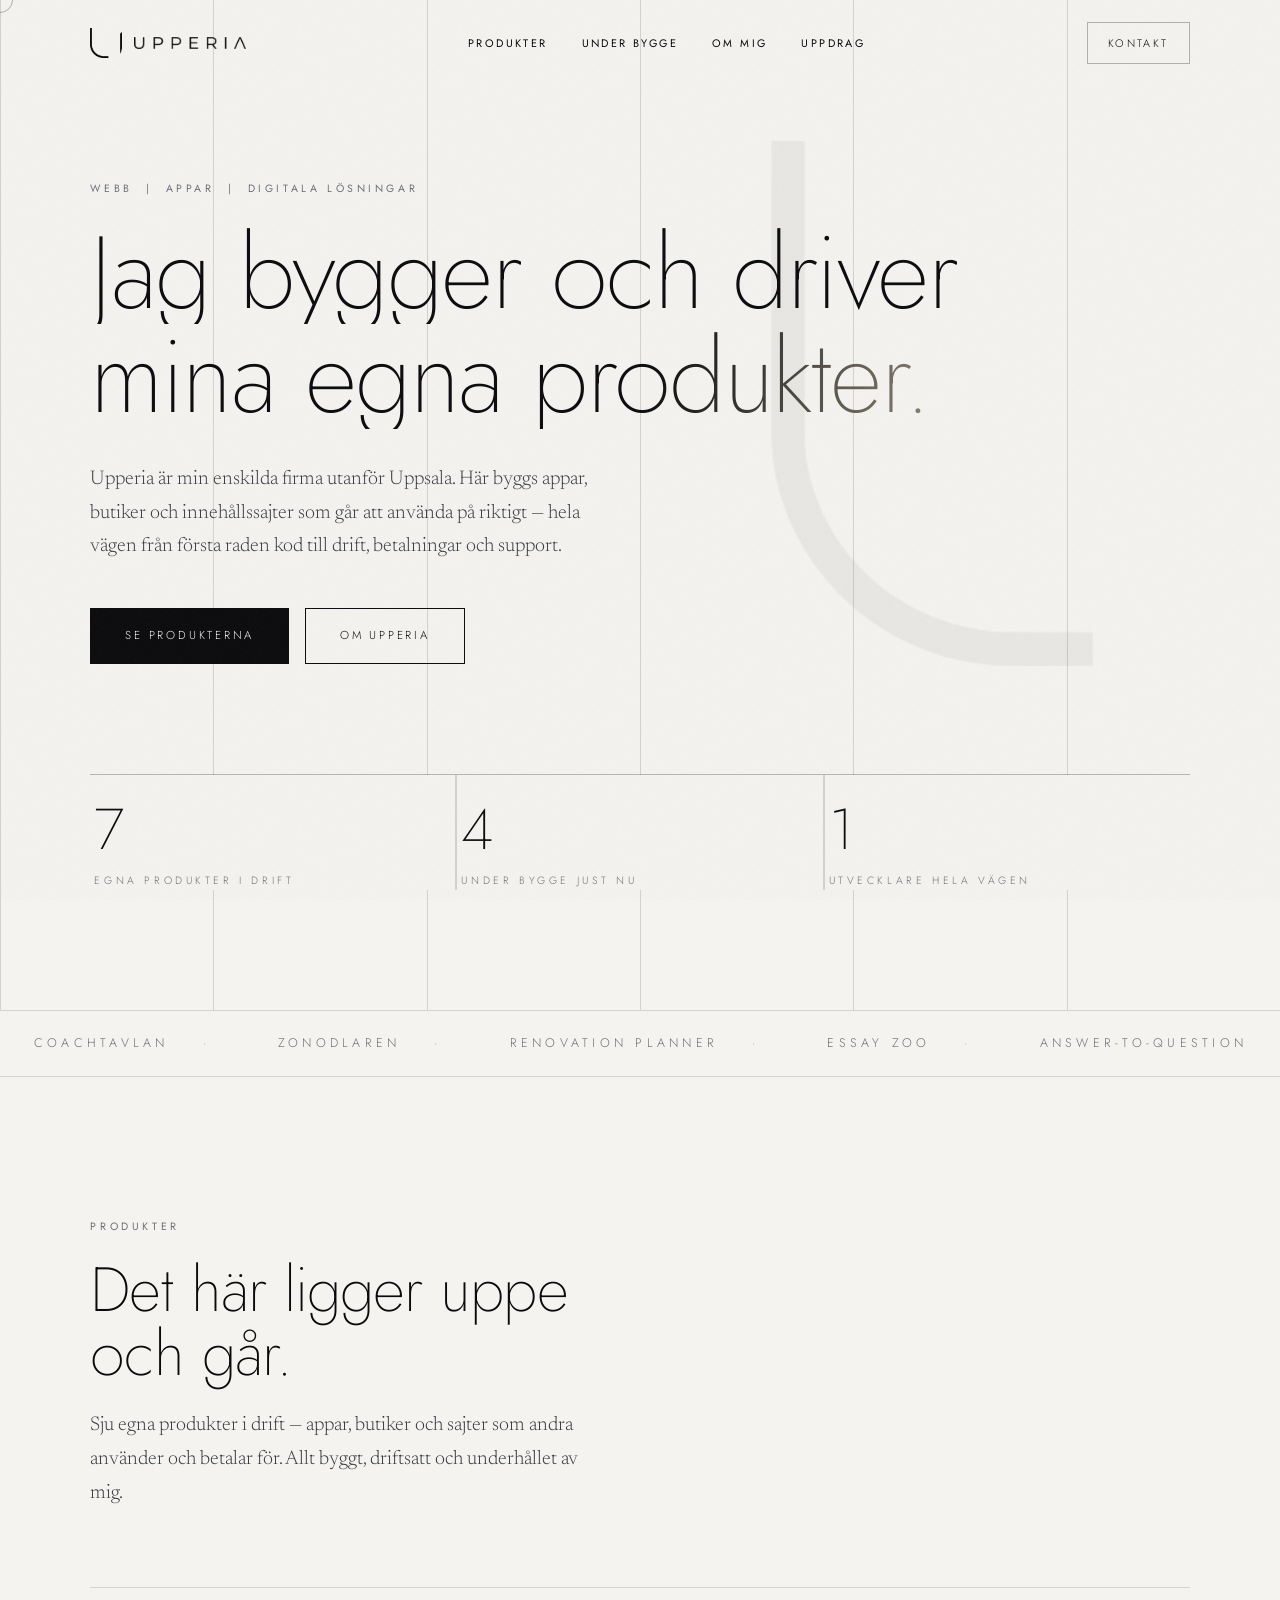
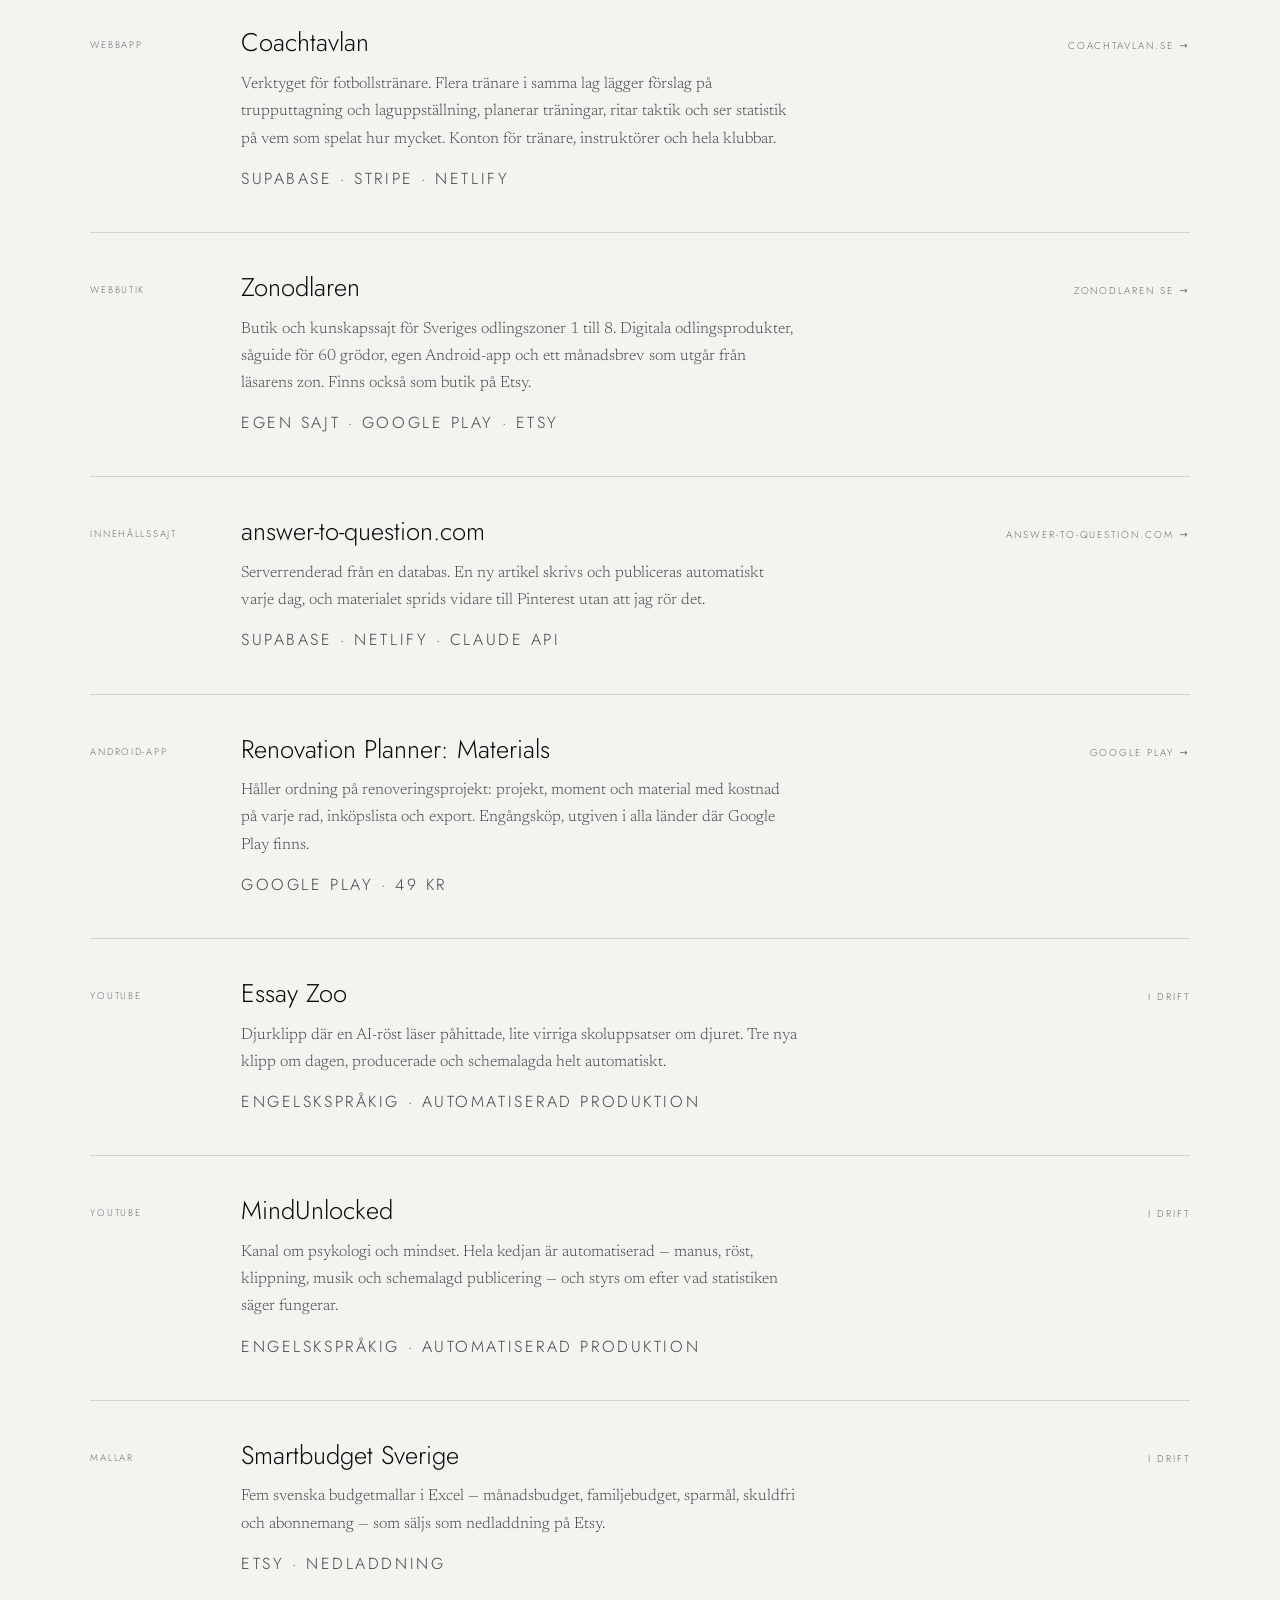
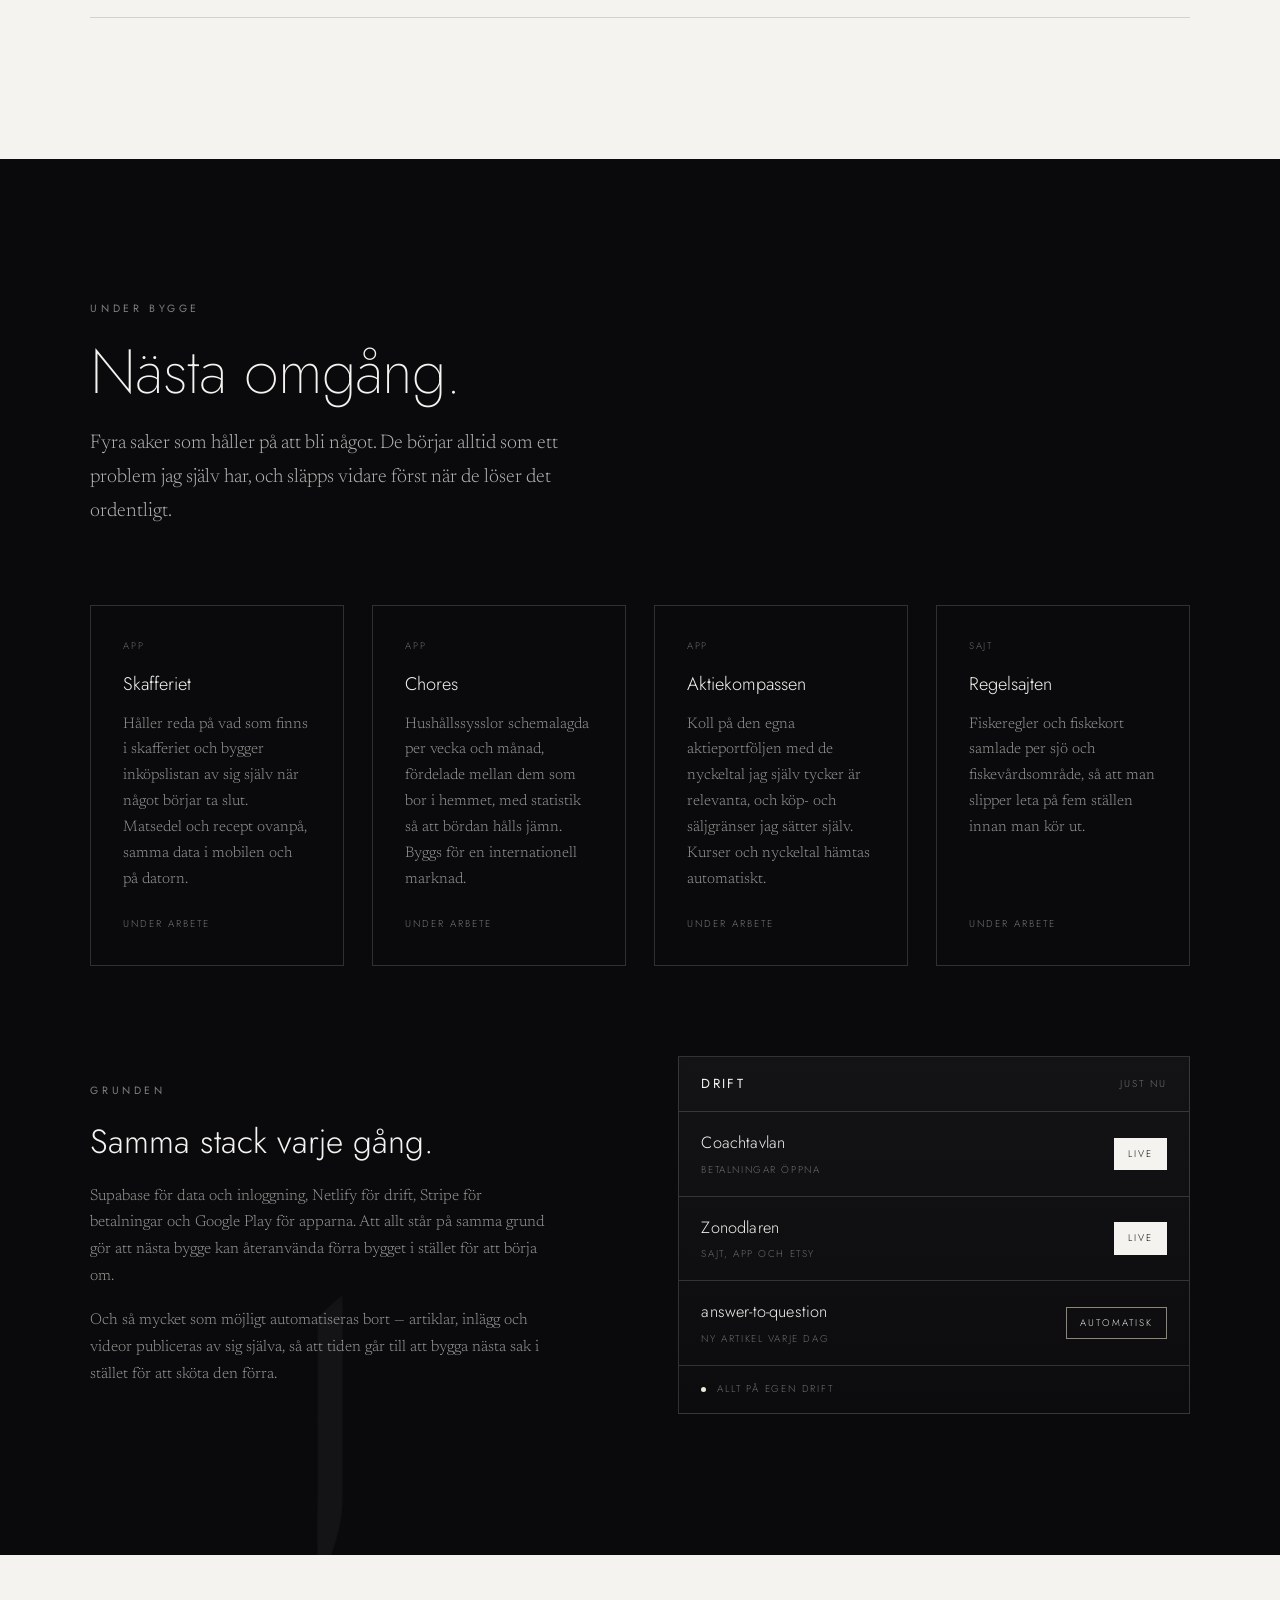
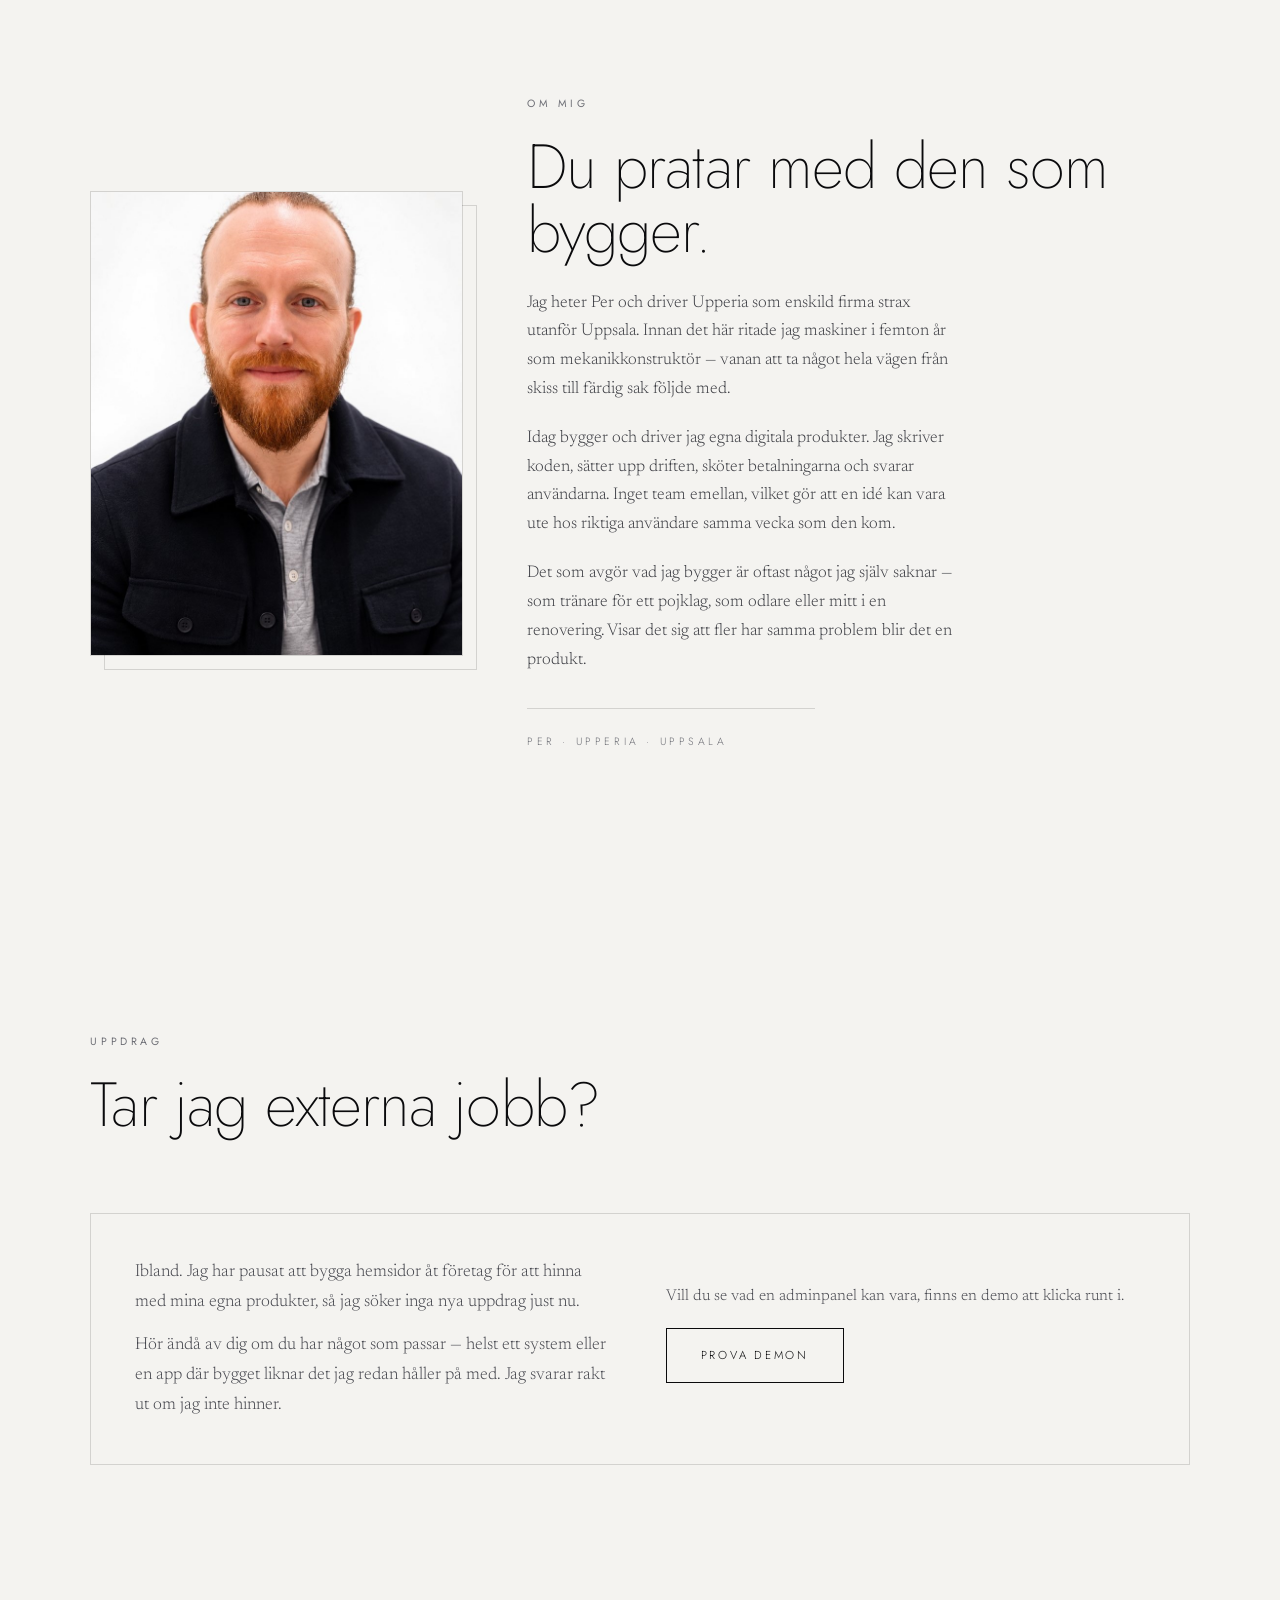
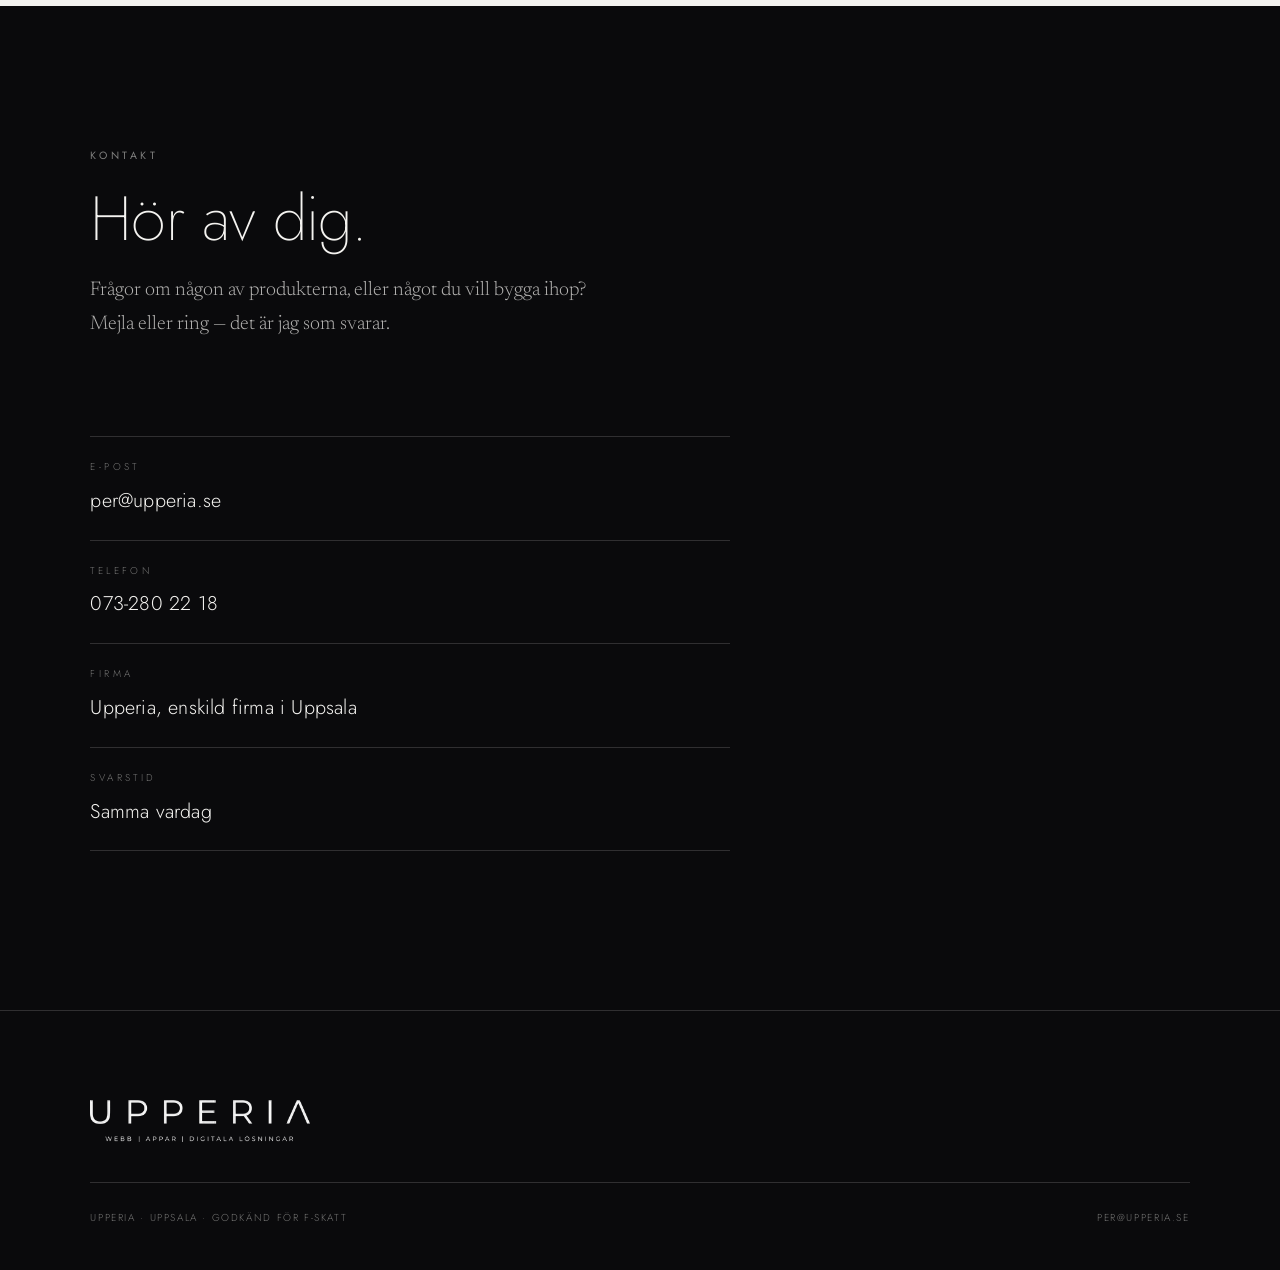
==== index.html @ 9f4c6378 "Upperia-sajten: produkterna i fokus Co-Authored-By: Claude Opus 5 <noreply@anthropic.com> Claude-Ses" ====
<!DOCTYPE html>
<html lang="sv">
<head>
<meta charset="utf-8">
<meta name="viewport" content="width=device-width, initial-scale=1">
<title>Upperia — egna appar, sajter och digitala produkter</title>
<meta name="description" content="Upperia är Per Håkanssons enskilda firma utanför Uppsala. Här byggs och drivs egna digitala produkter: Coachtavlan, Zonodlaren, appar på Google Play och automatiserade innehållssajter.">
<link rel="canonical" href="https://upperia.se/">

<meta property="og:type" content="website">
<meta property="og:locale" content="sv_SE">
<meta property="og:site_name" content="Upperia">
<meta property="og:title" content="Upperia — egna appar, sajter och digitala produkter">
<meta property="og:description" content="Egna digitala produkter byggda och drivna i egen regi — Coachtavlan, Zonodlaren, appar och innehållssajter.">
<meta property="og:url" content="https://upperia.se/">
<meta property="og:image" content="https://upperia.se/upperia-logo.png">
<meta name="theme-color" content="#F4F3F0">

<link rel="icon" href="upperia-mark.png" type="image/png">
<link rel="apple-touch-icon" href="upperia-logo.png">

<link rel="preconnect" href="https://fonts.googleapis.com">
<link rel="preconnect" href="https://fonts.gstatic.com" crossorigin>
<link rel="stylesheet" href="https://fonts.googleapis.com/css2?family=Jost:wght@200;300;400&family=Newsreader:opsz,wght@6..72,300;6..72,400&display=swap">

<script>document.documentElement.classList.add('js');</script>

<style>
/* ============================================================
   UPPERIA — tema härlett ur loggan
   Hårfina streck · brett spärrad versal · monokromt · platina
   ============================================================ */
:root{
  --void:#0A0A0C;
  --coal:#131419;
  --graphite:#1C1D22;
  --pearl:#F4F3F0;
  --pearl-2:#E9E7E2;
  --mist:#87888F;
  --mist-dark:#6E6F76;

  --hair:rgba(10,10,12,.14);
  --hair-strong:rgba(10,10,12,.28);
  --hair-inv:rgba(244,243,240,.16);
  --hair-inv-strong:rgba(244,243,240,.34);

  --plat-a:#8C8678;
  --plat-b:#EDE8DC;

  --display:"Jost",system-ui,-apple-system,sans-serif;
  --body:"Newsreader",Georgia,serif;

  --track:.34em;
  --pad:clamp(20px,5.5vw,72px);
  --rail:clamp(56px,9vw,120px);
}

*{box-sizing:border-box}
html{-webkit-text-size-adjust:100%}
html.js{scroll-behavior:smooth}
body{
  margin:0;background:var(--pearl);color:var(--void);
  font-family:var(--body);font-size:17.5px;line-height:1.7;font-weight:300;
  -webkit-font-smoothing:antialiased;overflow-x:hidden;
}
img{max-width:100%;display:block}
a{color:inherit;text-decoration:none}
button{font:inherit}
:focus-visible{outline:1.5px solid var(--void);outline-offset:4px}
.dark :focus-visible{outline-color:var(--pearl)}
.wrap{max-width:1240px;margin:0 auto;padding-left:var(--pad);padding-right:var(--pad)}
.sr{position:absolute;width:1px;height:1px;overflow:hidden;clip:rect(0 0 0 0);white-space:nowrap}

/* ---------- typografi ---------- */
h1,h2,h3,h4{font-family:var(--display);font-weight:200;letter-spacing:-.015em;line-height:1.02;margin:0}
h1{font-size:clamp(2.9rem,9vw,6.4rem)}
h2{font-size:clamp(2.1rem,5.6vw,3.9rem)}
h3{font-size:clamp(1.25rem,2.2vw,1.55rem);font-weight:300;letter-spacing:0;line-height:1.2}

.label{
  font-family:var(--display);font-weight:400;font-size:.66rem;
  letter-spacing:var(--track);text-transform:uppercase;color:var(--mist-dark);
  margin:0 0 22px;display:block;
}
.dark .label{color:rgba(244,243,240,.5)}

.lead{font-size:clamp(1.05rem,1.7vw,1.24rem);color:#3A3B41;max-width:46ch;font-weight:300}
.dark .lead{color:rgba(244,243,240,.72)}

/* platinaskimmer — graverat på ljust, polerat på mörkt */
.sheen{
  background:linear-gradient(104deg,var(--void) 12%,#7E7869 38%,#C9C2B2 50%,#7E7869 62%,var(--void) 88%);
  background-size:260% 100%;
  -webkit-background-clip:text;background-clip:text;color:transparent;
}
.dark .sheen,.sheen-inv{
  background:linear-gradient(104deg,var(--plat-a) 10%,var(--plat-b) 48%,var(--plat-a) 86%);
  background-size:260% 100%;
  -webkit-background-clip:text;background-clip:text;color:transparent;
}
@media(prefers-reduced-motion:no-preference){
  .sheen,.sheen-inv{animation:sheenmove 7.5s linear infinite}
}
@keyframes sheenmove{0%{background-position:190% 0}100%{background-position:-90% 0}}

/* ---------- kornighet ---------- */
.grain{
  position:fixed;inset:0;z-index:9;pointer-events:none;opacity:.05;
  background-image:url("data:image/svg+xml,%3Csvg xmlns='http://www.w3.org/2000/svg' width='160' height='160'%3E%3Cfilter id='n'%3E%3CfeTurbulence type='fractalNoise' baseFrequency='.85' numOctaves='3'/%3E%3C/filter%3E%3Crect width='160' height='160' filter='url(%23n)'/%3E%3C/svg%3E");
}

/* ---------- laddningsskärm ---------- */
#preload{display:none}
html.js #preload{
  display:flex;position:fixed;inset:0;z-index:100;background:var(--void);
  align-items:center;justify-content:center;flex-direction:column;gap:26px;
}
#preload.done{transform:translateY(-101%);transition:transform 1.05s cubic-bezier(.76,0,.24,1)}
#pl-mark{width:clamp(64px,11vw,104px);clip-path:inset(0 0 100% 0)}
#pl-word{width:clamp(180px,30vw,300px);opacity:0}
html.js #preload.go #pl-mark{animation:wipe 1s cubic-bezier(.76,0,.24,1) forwards}
html.js #preload.go #pl-word{animation:fadein .8s ease .75s forwards}
@keyframes wipe{to{clip-path:inset(0 0 0 0)}}
@keyframes fadein{to{opacity:1}}

/* ---------- skrollindikator ---------- */
.progress{position:fixed;top:0;left:0;height:1px;width:0;background:var(--void);z-index:60}

/* ---------- markör ---------- */
.cursor{
  position:fixed;top:0;left:0;width:26px;height:26px;border:1px solid var(--hair-strong);
  border-radius:50%;pointer-events:none;z-index:70;transform:translate(-50%,-50%);
  transition:width .3s ease,height .3s ease,background .3s ease,border-color .3s ease;display:none;
}
.cursor.on-dark{border-color:var(--hair-inv-strong)}
.cursor.grow{width:56px;height:56px;background:rgba(140,134,120,.12);border-color:transparent}
@media(hover:hover) and (pointer:fine){html.js .cursor{display:block}}

/* ---------- navigering ---------- */
.nav{
  position:fixed;top:0;left:0;right:0;z-index:50;
  transition:background .45s ease,border-color .45s ease,padding .45s ease;
  border-bottom:1px solid transparent;padding:22px 0;
}
.nav.stuck{background:rgba(244,243,240,.82);backdrop-filter:blur(14px) saturate(1.3);border-bottom-color:var(--hair);padding:14px 0}
.nav-in{display:flex;align-items:center;justify-content:space-between;gap:24px}
.logo-lock{display:flex;align-items:center;gap:12px}
.logo-lock img.m{height:30px;width:auto;transition:height .45s ease}
.logo-lock img.w{height:12px;width:auto;transition:height .45s ease}
.nav.stuck .logo-lock img.m{height:24px}
.nav.stuck .logo-lock img.w{height:10px}
.nav-links{display:flex;gap:34px}
.nav-links a{
  font-family:var(--display);font-size:.68rem;font-weight:400;letter-spacing:.22em;
  text-transform:uppercase;position:relative;padding:6px 0;color:var(--void);
}
.nav-links a::after{
  content:"";position:absolute;left:0;bottom:0;height:1px;width:100%;background:var(--void);
  transform:scaleX(0);transform-origin:right;transition:transform .5s cubic-bezier(.76,0,.24,1);
}
.nav-links a:hover::after{transform:scaleX(1);transform-origin:left}
.nav-cta{
  font-family:var(--display);font-size:.68rem;letter-spacing:.22em;text-transform:uppercase;
  border:1px solid var(--hair-strong);padding:11px 20px;transition:background .4s ease,color .4s ease,border-color .4s ease;
}
.nav-cta:hover{background:var(--void);color:var(--pearl);border-color:var(--void)}
@media(max-width:900px){.nav-links{display:none}}
@media(max-width:520px){.nav-cta{display:none}}

/* ---------- hero ---------- */
.hero{position:relative;padding-top:clamp(140px,20vh,210px);padding-bottom:clamp(70px,10vw,120px);overflow:hidden}
.hero-grid{
  position:absolute;inset:0;pointer-events:none;
  display:grid;grid-template-columns:repeat(6,1fr);
}
.hero-grid span{border-left:1px solid var(--hair);transform:scaleY(0);transform-origin:top;
  animation:growline 1.6s cubic-bezier(.76,0,.24,1) forwards}
.hero-grid span:nth-child(2){animation-delay:.08s}
.hero-grid span:nth-child(3){animation-delay:.16s}
.hero-grid span:nth-child(4){animation-delay:.24s}
.hero-grid span:nth-child(5){animation-delay:.32s}
.hero-grid span:nth-child(6){animation-delay:.4s}
@keyframes growline{to{transform:scaleY(1)}}

.watermark{
  position:absolute;right:-4%;top:14%;width:min(46vw,560px);opacity:.05;
  pointer-events:none;will-change:transform;
}
.hero-in{position:relative;z-index:2}
.hero h1{max-width:15ch;margin-bottom:34px}
.hero h1 .word{display:inline-block;overflow:hidden;vertical-align:bottom}
.hero h1 .word i{display:inline-block;font-style:normal;transform:translateY(105%)}
html:not(.js) .hero h1 .word i{transform:none}
.hero h1 .word.in i{transform:none;transition:transform 1.05s cubic-bezier(.76,0,.24,1)}

.hero-actions{display:flex;flex-wrap:wrap;gap:16px;margin-top:44px;align-items:center}
.btn{
  font-family:var(--display);font-size:.72rem;letter-spacing:.24em;text-transform:uppercase;
  padding:17px 34px;border:1px solid var(--void);position:relative;overflow:hidden;display:inline-block;
  background:transparent;color:var(--void);cursor:pointer;
}
.btn span{position:relative;z-index:2;transition:color .5s cubic-bezier(.76,0,.24,1)}
.btn::before{
  content:"";position:absolute;inset:0;background:var(--void);
  transform:translateY(101%);transition:transform .55s cubic-bezier(.76,0,.24,1);z-index:1;
}
.btn:hover::before{transform:translateY(0)}
.btn:hover span{color:var(--pearl)}
.btn-fill{background:var(--void);color:var(--pearl)}
.btn-fill::before{background:var(--pearl);}
.btn-fill:hover span{color:var(--void)}
.dark .btn{border-color:var(--hair-inv-strong);color:var(--pearl)}
.dark .btn::before{background:var(--pearl)}
.dark .btn:hover span{color:var(--void)}

.figures{
  display:grid;grid-template-columns:repeat(3,minmax(0,1fr));gap:2px;
  margin-top:clamp(64px,9vw,110px);background:var(--hair);border-top:1px solid var(--hair);
}
.fig{background:var(--pearl);padding:26px 4px 0}
.fig .n{font-family:var(--display);font-weight:200;font-size:clamp(2.4rem,5.5vw,3.6rem);line-height:1;letter-spacing:-.03em}
.fig .n sup{font-size:.34em;font-weight:400;letter-spacing:.06em;top:-1.4em;position:relative}
.fig .t{font-family:var(--display);font-size:.66rem;letter-spacing:var(--track);text-transform:uppercase;color:var(--mist-dark);margin-top:14px}
@media(max-width:640px){.figures{grid-template-columns:1fr;gap:1px}.fig{padding:20px 0}}

/* ---------- löpande band ---------- */
.band{border-top:1px solid var(--hair);border-bottom:1px solid var(--hair);padding:22px 0;overflow:hidden}
.band-track{display:flex;gap:0;width:max-content}
@media(prefers-reduced-motion:no-preference){.band-track{animation:slide 34s linear infinite}}
@keyframes slide{to{transform:translateX(-50%)}}
.band-track span{
  font-family:var(--display);font-size:.78rem;font-weight:300;letter-spacing:var(--track);
  text-transform:uppercase;color:var(--mist-dark);padding:0 34px;white-space:nowrap;
}
.band-track span::after{content:"·";margin-left:34px;color:var(--plat-a)}

/* ---------- sektioner ---------- */
section{padding-top:clamp(80px,11vw,150px);padding-bottom:clamp(80px,11vw,150px);position:relative}
.dark{background:var(--void);color:var(--pearl)}
.head{max-width:56ch;margin-bottom:clamp(46px,6vw,80px)}
.head p{margin:24px 0 0}

/* erbjudanden */
.offers{display:grid;grid-template-columns:repeat(3,1fr);gap:clamp(20px,2.6vw,30px)}
.offer{
  border:1px solid var(--hair);padding:clamp(26px,3vw,40px);display:flex;flex-direction:column;
  transition:border-color .5s ease,transform .5s cubic-bezier(.76,0,.24,1);
}
.offer:hover{border-color:var(--hair-strong);transform:translateY(-4px)}
.offer .ix{font-family:var(--display);font-size:.66rem;letter-spacing:.2em;color:var(--plat-a)}
.offer h3{font-size:clamp(1.5rem,2.7vw,1.95rem);font-weight:200;letter-spacing:-.02em;margin:16px 0 0}
.offer .what{margin:16px 0 0;color:#4A4B52;font-size:1.02rem}
.offer .sub{
  display:block;font-family:var(--display);font-size:.63rem;letter-spacing:var(--track);
  text-transform:uppercase;color:var(--mist-dark);margin:30px 0 0;
}
.offer ul{list-style:none;margin:14px 0 0;padding:0}
.offer li{
  padding:12px 0;border-top:1px solid var(--hair);font-size:.97rem;
  display:flex;gap:14px;align-items:baseline;
}
.offer li::before{content:"";width:14px;height:1px;background:var(--plat-a);flex:0 0 auto;transform:translateY(-4px)}
.offer .who{
  margin:26px 0 0;padding-top:22px;border-top:1px solid var(--hair-strong);
  font-family:var(--display);font-size:.74rem;letter-spacing:.05em;color:var(--mist-dark);line-height:1.55;
}
.offer .who b{display:block;font-size:.63rem;letter-spacing:var(--track);text-transform:uppercase;font-weight:400;margin-bottom:9px;color:var(--plat-a)}
.offer .demo{margin:18px 0 0}
.offer .demo a{
  font-family:var(--display);font-size:.66rem;letter-spacing:.2em;text-transform:uppercase;
  border-bottom:1px solid var(--hair-strong);padding-bottom:4px;
}
.offer .demo a:hover{border-bottom-color:var(--void)}
@media(max-width:900px){.offers{grid-template-columns:1fr}}

/* ---------- mörk akt: arbeten ---------- */
.dark .watermark-dark{
  position:absolute;left:-6%;bottom:-6%;width:min(38vw,420px);opacity:.045;pointer-events:none;
}
.panel{
  border:1px solid var(--hair-inv);background:linear-gradient(180deg,rgba(244,243,240,.045),rgba(244,243,240,.012));
  backdrop-filter:blur(2px);max-width:560px;
}
.panel-top{display:flex;align-items:center;justify-content:space-between;padding:16px 22px;border-bottom:1px solid var(--hair-inv)}
.panel-top strong{font-family:var(--display);font-weight:400;font-size:.82rem;letter-spacing:.18em;text-transform:uppercase}
.panel-top em{font-family:var(--display);font-style:normal;font-size:.62rem;letter-spacing:.2em;text-transform:uppercase;color:rgba(244,243,240,.42)}
.prow{display:grid;grid-template-columns:1fr auto;gap:16px;align-items:center;padding:17px 22px;border-bottom:1px solid var(--hair-inv)}
.prow-n{font-family:var(--display);font-weight:300;font-size:1.02rem;letter-spacing:.01em}
.prow-m{font-family:var(--display);font-size:.62rem;letter-spacing:.16em;text-transform:uppercase;color:rgba(244,243,240,.4);margin-top:5px}
.tag{
  font-family:var(--display);font-size:.6rem;letter-spacing:.2em;text-transform:uppercase;
  padding:7px 13px;border:1px solid var(--hair-inv-strong);white-space:nowrap;
  transition:background .6s ease,color .6s ease,border-color .6s ease;
}
.tag.is-pub{border-color:rgba(244,243,240,.34);color:rgba(244,243,240,.85)}
.tag.is-res{border-color:var(--plat-a);color:var(--plat-b)}
.tag.is-sold{background:var(--pearl);color:var(--void);border-color:var(--pearl)}
.panel-foot{display:flex;align-items:center;gap:11px;padding:15px 22px;font-family:var(--display);font-size:.62rem;letter-spacing:.18em;text-transform:uppercase;color:rgba(244,243,240,.42)}
.pulse{width:5px;height:5px;border-radius:50%;background:var(--plat-b);flex:0 0 auto}
@media(prefers-reduced-motion:no-preference){.pulse{animation:blink 2.6s ease-in-out infinite}}
@keyframes blink{0%,100%{opacity:1}50%{opacity:.2}}
.panel-cap{margin:20px 0 0;font-size:.98rem;color:rgba(244,243,240,.6);max-width:52ch}

.work-split{display:grid;grid-template-columns:1fr 1fr;gap:clamp(40px,6vw,90px);align-items:center}
@media(max-width:900px){.work-split{grid-template-columns:1fr}}

.cases{display:grid;grid-template-columns:1fr 1fr;gap:clamp(20px,3vw,34px);margin-top:clamp(56px,8vw,110px)}

/* egna bygg i drift */
.live{display:grid;grid-template-columns:repeat(auto-fit,minmax(248px,1fr));gap:clamp(16px,2.4vw,28px);margin-top:clamp(28px,4vw,44px)}
.live-card{
  display:flex;flex-direction:column;border:1px solid var(--hair-inv);
  padding:clamp(22px,2.6vw,32px);color:var(--pearl);text-decoration:none;
  transition:border-color .5s ease,background .5s ease,transform .5s cubic-bezier(.16,1,.3,1);
}
.live-card:hover{border-color:var(--hair-inv-strong);background:rgba(244,243,240,.03);transform:translateY(-3px)}
.live-kind{font-family:var(--display);font-size:.6rem;letter-spacing:.18em;text-transform:uppercase;color:rgba(244,243,240,.4)}
.live-name{font-family:var(--display);font-weight:300;font-size:1.14rem;margin:14px 0 0}
.live-card p{color:rgba(244,243,240,.6);font-size:.95rem;margin:12px 0 0}
.live-go{
  margin-top:auto;padding-top:24px;font-family:var(--display);font-size:.62rem;
  letter-spacing:.2em;text-transform:uppercase;color:rgba(244,243,240,.45);
  display:flex;gap:10px;align-items:center;transition:color .4s ease;
}
.live-card:hover .live-go{color:var(--plat-b)}
@media(max-width:860px){.live{grid-template-columns:1fr}}

/* produktlista (ljus sektion) */
.plist{margin-top:clamp(44px,6vw,76px);border-top:1px solid var(--hair)}
.pitem{
  display:grid;grid-template-columns:minmax(0,7.5rem) minmax(0,1fr) auto;
  gap:clamp(14px,2.4vw,40px);align-items:start;
  padding:clamp(26px,3.2vw,40px) 0;border-bottom:1px solid var(--hair);
  text-decoration:none;color:inherit;transition:background .45s ease,padding .45s ease;
}
a.pitem:hover{background:rgba(10,10,12,.025);padding-left:clamp(10px,1.6vw,22px);padding-right:clamp(10px,1.6vw,22px)}
.pitem-kind{
  font-family:var(--display);font-size:.6rem;letter-spacing:.18em;text-transform:uppercase;
  color:var(--mist-dark);padding-top:9px;
}
.pitem-name{font-family:var(--display);font-weight:300;font-size:clamp(1.25rem,2.4vw,1.6rem);margin:0}
.pitem-body p{margin:12px 0 0;font-size:1rem;color:#44454C;max-width:62ch}
.pitem-meta{
  margin:14px 0 0;font-family:var(--display);font-size:.6rem;letter-spacing:.16em;
  text-transform:uppercase;color:var(--mist-dark);
}
.pitem-go{
  font-family:var(--display);font-size:.62rem;letter-spacing:.2em;text-transform:uppercase;
  color:var(--mist-dark);white-space:nowrap;padding-top:10px;transition:color .4s ease;
}
a.pitem:hover .pitem-go{color:var(--void)}
@media(max-width:820px){
  .pitem{grid-template-columns:1fr;gap:4px}
  .pitem-kind{padding-top:0}
  .pitem-go{padding-top:16px}
}

/* uppdrag — nedtonad rad */
.gig{
  border:1px solid var(--hair);padding:clamp(26px,3.4vw,46px);
  display:grid;grid-template-columns:minmax(0,1fr) minmax(0,1fr);gap:clamp(24px,4vw,64px);align-items:center;
}
.gig p{margin:0;color:#44454C}
.gig p + p{margin-top:14px}
@media(max-width:760px){.gig{grid-template-columns:1fr}}
.case{
  border:1px solid var(--hair-inv);padding:clamp(26px,3.2vw,42px);position:relative;overflow:hidden;
  transition:border-color .5s ease,background .5s ease;transform-style:preserve-3d;will-change:transform;
}
.case:hover{border-color:var(--hair-inv-strong);background:rgba(244,243,240,.03)}
.case h3{margin:14px 0 0}
.case p{color:rgba(244,243,240,.62);font-size:1rem;margin:16px 0 0}
.case dl{display:grid;grid-template-columns:auto 1fr;gap:9px 20px;margin:26px 0 0;border-top:1px solid var(--hair-inv);padding-top:20px}
.case dt{font-family:var(--display);font-size:.6rem;letter-spacing:.18em;text-transform:uppercase;color:rgba(244,243,240,.4);padding-top:4px}
.case dd{margin:0;font-family:var(--display);font-weight:300;font-size:.95rem}
.diagram{width:100%;height:auto;margin-bottom:6px;opacity:.9}
.diagram [data-draw]{stroke-dasharray:var(--len,300);stroke-dashoffset:var(--len,300)}
.case.in .diagram [data-draw]{animation:draw 1.4s cubic-bezier(.76,0,.24,1) forwards}
html:not(.js) .diagram [data-draw]{stroke-dashoffset:0}
@keyframes draw{to{stroke-dashoffset:0}}
@media(max-width:760px){.cases{grid-template-columns:1fr}}

/* ---------- metod ---------- */
.steps{display:grid;grid-template-columns:repeat(4,1fr);gap:2px;background:var(--hair)}
.step{background:var(--pearl);padding:clamp(26px,3vw,38px) clamp(18px,2vw,26px);position:relative}
.step .ix{font-family:var(--display);font-size:.66rem;letter-spacing:.2em;color:var(--plat-a);display:block;margin-bottom:clamp(30px,5vw,60px)}
.step h3{font-size:1.18rem;margin-bottom:12px}
.step p{margin:0;font-size:.98rem;color:#4A4B52}
@media(max-width:860px){.steps{grid-template-columns:1fr 1fr}}
@media(max-width:520px){.steps{grid-template-columns:1fr}}

/* ---------- om mig ---------- */
.about{display:grid;grid-template-columns:minmax(0,.72fr) minmax(0,1.28fr);gap:clamp(32px,5vw,72px);align-items:center}
.about .portrait{position:relative}
.about .portrait img{display:block;width:100%;max-width:420px;height:auto;border:1px solid var(--hair)}
.about .portrait::after{
  content:"";position:absolute;left:14px;top:14px;right:-14px;bottom:-14px;
  border:1px solid var(--hair);z-index:-1;
}
.about h2{margin-bottom:26px}
.about p{margin:0 0 20px;font-size:1.06rem;color:#3A3B41;max-width:48ch}
.about p:last-of-type{margin-bottom:0}
.about .sign{
  margin-top:34px;padding-top:24px;border-top:1px solid var(--hair);
  font-family:var(--display);font-size:.66rem;letter-spacing:var(--track);
  text-transform:uppercase;color:var(--mist-dark);
}
@media(max-width:860px){
  .about{grid-template-columns:1fr;gap:36px}
  .about .portrait{max-width:300px;margin:0 auto}
  .about .portrait::after{left:10px;top:10px;right:-10px;bottom:-10px}
}

/* ---------- upplägg ---------- */
.plans{display:grid;grid-template-columns:1fr 1fr;gap:clamp(20px,3vw,32px)}
.plan{border:1px solid var(--hair);padding:clamp(28px,3.4vw,48px);transition:border-color .5s ease,transform .5s cubic-bezier(.76,0,.24,1)}
.plan:hover{border-color:var(--hair-strong);transform:translateY(-4px)}
.plan .price{font-family:var(--display);font-weight:200;font-size:clamp(2.1rem,4.6vw,3.1rem);letter-spacing:-.03em;line-height:1;margin:18px 0 0}
.plan .unit{font-family:var(--display);font-size:.63rem;letter-spacing:var(--track);text-transform:uppercase;color:var(--mist-dark);margin-top:14px}
.plan p{margin:22px 0 0;color:#4A4B52;font-size:1rem}
.plan ul{list-style:none;margin:26px 0 0;padding:0}
.plan li{padding:13px 0;border-top:1px solid var(--hair);font-size:.99rem;display:flex;gap:14px;align-items:baseline}
.plan li::before{content:"";width:14px;height:1px;background:var(--plat-a);flex:0 0 auto;transform:translateY(-4px)}
@media(max-width:820px){.plans{grid-template-columns:1fr}}

/* ---------- kontakt ---------- */
.contact{display:grid;grid-template-columns:1.05fr .95fr;gap:clamp(40px,6vw,90px);align-items:start}
@media(max-width:900px){.contact{grid-template-columns:1fr}}
.field{margin-bottom:26px;position:relative}
.field label{display:block;font-family:var(--display);font-size:.62rem;letter-spacing:var(--track);text-transform:uppercase;color:rgba(244,243,240,.5);margin-bottom:10px}
.field input,.field textarea{
  width:100%;background:transparent;border:0;border-bottom:1px solid var(--hair-inv);
  color:var(--pearl);font-family:var(--body);font-size:1.05rem;font-weight:300;padding:10px 0;
  transition:border-color .5s ease;
}
.field input:focus,.field textarea:focus{outline:none;border-bottom-color:var(--pearl)}
.field textarea{min-height:120px;resize:vertical}
.form-note{font-family:var(--display);font-size:.63rem;letter-spacing:.16em;text-transform:uppercase;color:rgba(244,243,240,.45);margin:22px 0 0}
.dl{border-top:1px solid var(--hair-inv)}
.dl div{padding:22px 0;border-bottom:1px solid var(--hair-inv)}
.dl dt{font-family:var(--display);font-size:.62rem;letter-spacing:var(--track);text-transform:uppercase;color:rgba(244,243,240,.45);margin-bottom:8px}
.dl dd{margin:0;font-family:var(--display);font-weight:300;font-size:1.24rem;letter-spacing:.01em}
.dl dd a{position:relative}
.dl dd a::after{content:"";position:absolute;left:0;bottom:-3px;width:100%;height:1px;background:var(--pearl);transform:scaleX(0);transform-origin:right;transition:transform .5s cubic-bezier(.76,0,.24,1)}
.dl dd a:hover::after{transform:scaleX(1);transform-origin:left}

/* ---------- sidfot ---------- */
footer{background:var(--void);color:rgba(244,243,240,.45);padding:clamp(50px,7vw,90px) 0 44px;border-top:1px solid var(--hair-inv)}
.foot-top{padding-bottom:40px;border-bottom:1px solid var(--hair-inv)}
.foot-logo{width:clamp(150px,20vw,220px)}
.foot-bot{display:flex;flex-wrap:wrap;gap:16px;justify-content:space-between;padding-top:26px;font-family:var(--display);font-size:.63rem;letter-spacing:.16em;text-transform:uppercase}

/* ---------- avslöjande vid skroll ---------- */
html.js .rv{opacity:0;transform:translateY(28px)}
html.js .rv.in{opacity:1;transform:none;transition:opacity 1s cubic-bezier(.76,0,.24,1),transform 1s cubic-bezier(.76,0,.24,1)}

@media(prefers-reduced-motion:reduce){
  *,*::before,*::after{animation:none!important;transition:none!important}
  html.js .rv{opacity:1;transform:none}
  html.js .hero h1 .word i{transform:none}
  html{scroll-behavior:auto}
}
</style>
</head>
<body>

<div class="grain" aria-hidden="true"></div>
<div class="progress" id="progress" aria-hidden="true"></div>
<div class="cursor" id="cursor" aria-hidden="true"></div>

<div id="preload" aria-hidden="true">
  <img id="pl-mark" src="[data-uri]" alt="">
  <img id="pl-word" src="[data-uri]" alt="">
</div>

<header class="nav" id="nav">
  <div class="wrap nav-in">
    <a class="logo-lock" href="#top" aria-label="Upperia — till toppen">
      <img class="m" src="[data-uri]" alt="">
      <img class="w" src="[data-uri]" alt="Upperia">
    </a>
    <nav class="nav-links">
      <a href="#produkter">Produkter</a>
      <a href="#bygge">Under bygge</a>
      <a href="#om">Om mig</a>
      <a href="#uppdrag">Uppdrag</a>
    </nav>
    <a class="nav-cta" href="#kontakt">Kontakt</a>
  </div>
</header>

<main id="top">

  <!-- ============ HERO ============ -->
  <div class="hero">
    <div class="hero-grid" aria-hidden="true"><span></span><span></span><span></span><span></span><span></span><span></span></div>
    <img class="watermark" id="watermark" src="[data-uri]" alt="" aria-hidden="true">

    <div class="wrap hero-in">
      <span class="label">Webb &nbsp;|&nbsp; Appar &nbsp;|&nbsp; Digitala lösningar</span>
      <h1 data-split>Jag bygger och driver mina egna produkter.</h1>
      <p class="lead">Upperia är min enskilda firma utanför Uppsala. Här byggs appar, butiker och innehållssajter som går att använda på riktigt — hela vägen från första raden kod till drift, betalningar och support.</p>

      <div class="hero-actions">
        <a class="btn btn-fill" href="#produkter" data-magnet><span>Se produkterna</span></a>
        <a class="btn" href="#om" data-magnet><span>Om Upperia</span></a>
      </div>

      <div class="figures">
        <div class="fig rv">
          <div class="n"><span data-count="7">7</span></div>
          <div class="t">Egna produkter i drift</div>
        </div>
        <div class="fig rv">
          <div class="n"><span data-count="4">4</span></div>
          <div class="t">Under bygge just nu</div>
        </div>
        <div class="fig rv">
          <div class="n"><span data-count="1">1</span></div>
          <div class="t">Utvecklare hela vägen</div>
        </div>
      </div>
    </div>
  </div>

  <!-- ============ LÖPANDE BAND ============ -->
  <div class="band" aria-hidden="true">
    <div class="band-track">
      <span>Coachtavlan</span><span>Zonodlaren</span><span>Renovation Planner</span><span>Essay Zoo</span><span>answer-to-question</span><span>MindUnlocked</span>
      <span>Coachtavlan</span><span>Zonodlaren</span><span>Renovation Planner</span><span>Essay Zoo</span><span>answer-to-question</span><span>MindUnlocked</span>
    </div>
  </div>

  <!-- ============ PRODUKTER ============ -->
  <section id="produkter">
    <div class="wrap">
      <div class="head rv">
        <span class="label">Produkter</span>
        <h2>Det här ligger uppe och går.</h2>
        <p class="lead">Sju egna produkter i drift — appar, butiker och sajter som andra använder och betalar för. Allt byggt, driftsatt och underhållet av mig.</p>
      </div>

      <div class="plist">
        <a class="pitem rv" href="https://coachtavlan.se" target="_blank" rel="noopener">
          <span class="pitem-kind">Webbapp</span>
          <div class="pitem-body">
            <h3 class="pitem-name">Coachtavlan</h3>
            <p>Verktyget för fotbollstränare. Flera tränare i samma lag lägger förslag på trupputtagning och laguppställning, planerar träningar, ritar taktik och ser statistik på vem som spelat hur mycket. Konton för tränare, instruktörer och hela klubbar.</p>
            <p class="pitem-meta">Supabase · Stripe · Netlify</p>
          </div>
          <span class="pitem-go">coachtavlan.se <span aria-hidden="true">&#8594;</span></span>
        </a>

        <a class="pitem rv" href="https://zonodlaren.se" target="_blank" rel="noopener">
          <span class="pitem-kind">Webbutik</span>
          <div class="pitem-body">
            <h3 class="pitem-name">Zonodlaren</h3>
            <p>Butik och kunskapssajt för Sveriges odlingszoner 1 till 8. Digitala odlingsprodukter, såguide för 60 grödor, egen Android-app och ett månadsbrev som utgår från läsarens zon. Finns också som butik på Etsy.</p>
            <p class="pitem-meta">Egen sajt · Google Play · Etsy</p>
          </div>
          <span class="pitem-go">zonodlaren.se <span aria-hidden="true">&#8594;</span></span>
        </a>

        <a class="pitem rv" href="https://answer-to-question.com" target="_blank" rel="noopener">
          <span class="pitem-kind">Innehållssajt</span>
          <div class="pitem-body">
            <h3 class="pitem-name">answer-to-question.com</h3>
            <p>Serverrenderad från en databas. En ny artikel skrivs och publiceras automatiskt varje dag, och materialet sprids vidare till Pinterest utan att jag rör det.</p>
            <p class="pitem-meta">Supabase · Netlify · Claude API</p>
          </div>
          <span class="pitem-go">answer-to-question.com <span aria-hidden="true">&#8594;</span></span>
        </a>

        <a class="pitem rv" href="https://play.google.com/store/apps/details?id=se.upperia.renovering" target="_blank" rel="noopener">
          <span class="pitem-kind">Android-app</span>
          <div class="pitem-body">
            <h3 class="pitem-name">Renovation Planner: Materials</h3>
            <p>Håller ordning på renoveringsprojekt: projekt, moment och material med kostnad på varje rad, inköpslista och export. Engångsköp, utgiven i alla länder där Google Play finns.</p>
            <p class="pitem-meta">Google Play · 49 kr</p>
          </div>
          <span class="pitem-go">Google Play <span aria-hidden="true">&#8594;</span></span>
        </a>

        <div class="pitem rv">
          <span class="pitem-kind">YouTube</span>
          <div class="pitem-body">
            <h3 class="pitem-name">Essay Zoo</h3>
            <p>Djurklipp där en AI-röst läser påhittade, lite virriga skoluppsatser om djuret. Tre nya klipp om dagen, producerade och schemalagda helt automatiskt.</p>
            <p class="pitem-meta">Engelskspråkig · automatiserad produktion</p>
          </div>
          <span class="pitem-go">I drift</span>
        </div>

        <div class="pitem rv">
          <span class="pitem-kind">YouTube</span>
          <div class="pitem-body">
            <h3 class="pitem-name">MindUnlocked</h3>
            <p>Kanal om psykologi och mindset. Hela kedjan är automatiserad — manus, röst, klippning, musik och schemalagd publicering — och styrs om efter vad statistiken säger fungerar.</p>
            <p class="pitem-meta">Engelskspråkig · automatiserad produktion</p>
          </div>
          <span class="pitem-go">I drift</span>
        </div>

        <div class="pitem rv">
          <span class="pitem-kind">Mallar</span>
          <div class="pitem-body">
            <h3 class="pitem-name">Smartbudget Sverige</h3>
            <p>Fem svenska budgetmallar i Excel — månadsbudget, familjebudget, sparmål, skuldfri och abonnemang — som säljs som nedladdning på Etsy.</p>
            <p class="pitem-meta">Etsy · nedladdning</p>
          </div>
          <span class="pitem-go">I drift</span>
        </div>
      </div>
    </div>
  </section>

  <!-- ============ UNDER BYGGE (MÖRK AKT) ============ -->
  <section id="bygge" class="dark">
    <img class="watermark-dark" src="[data-uri]" alt="" aria-hidden="true">
    <div class="wrap">
      <div class="head rv">
        <span class="label">Under bygge</span>
        <h2>Nästa omgång.</h2>
        <p class="lead">Fyra saker som håller på att bli något. De börjar alltid som ett problem jag själv har, och släpps vidare först när de löser det ordentligt.</p>
      </div>

      <div class="live rv">
        <div class="live-card">
          <span class="live-kind">App</span>
          <span class="live-name">Skafferiet</span>
          <p>Håller reda på vad som finns i skafferiet och bygger inköpslistan av sig själv när något börjar ta slut. Matsedel och recept ovanpå, samma data i mobilen och på datorn.</p>
          <span class="live-go">Under arbete</span>
        </div>

        <div class="live-card">
          <span class="live-kind">App</span>
          <span class="live-name">Chores</span>
          <p>Hushållssysslor schemalagda per vecka och månad, fördelade mellan dem som bor i hemmet, med statistik så att bördan hålls jämn. Byggs för en internationell marknad.</p>
          <span class="live-go">Under arbete</span>
        </div>

        <div class="live-card">
          <span class="live-kind">App</span>
          <span class="live-name">Aktiekompassen</span>
          <p>Koll på den egna aktieportföljen med de nyckeltal jag själv tycker är relevanta, och köp- och säljgränser jag sätter själv. Kurser och nyckeltal hämtas automatiskt.</p>
          <span class="live-go">Under arbete</span>
        </div>

        <div class="live-card">
          <span class="live-kind">Sajt</span>
          <span class="live-name">Regelsajten</span>
          <p>Fiskeregler och fiskekort samlade per sjö och fiskevårdsområde, så att man slipper leta på fem ställen innan man kör ut.</p>
          <span class="live-go">Under arbete</span>
        </div>
      </div>

      <div class="work-split" style="margin-top:clamp(56px,7vw,96px)">
        <div class="rv">
          <span class="label">Grunden</span>
          <h3 style="font-size:clamp(1.5rem,3vw,2.1rem);margin-bottom:18px">Samma stack varje gång.</h3>
          <p class="panel-cap">Supabase för data och inloggning, Netlify för drift, Stripe för betalningar och Google Play för apparna. Att allt står på samma grund gör att nästa bygge kan återanvända förra bygget i stället för att börja om.</p>
          <p class="panel-cap" style="margin-top:18px">Och så mycket som möjligt automatiseras bort — artiklar, inlägg och videor publiceras av sig själva, så att tiden går till att bygga nästa sak i stället för att sköta den förra.</p>
        </div>

        <div class="rv">
          <div class="panel" aria-hidden="true">
            <div class="panel-top"><strong>Drift</strong><em>Just nu</em></div>
            <div class="prow">
              <div><div class="prow-n">Coachtavlan</div><div class="prow-m">Betalningar öppna</div></div>
              <div class="tag is-sold" data-tag>Live</div>
            </div>
            <div class="prow">
              <div><div class="prow-n">Zonodlaren</div><div class="prow-m">Sajt, app och Etsy</div></div>
              <div class="tag is-sold" data-tag>Live</div>
            </div>
            <div class="prow">
              <div><div class="prow-n">answer-to-question</div><div class="prow-m">Ny artikel varje dag</div></div>
              <div class="tag is-res" data-tag>Automatisk</div>
            </div>
            <div class="panel-foot"><span class="pulse"></span><span>Allt på egen drift</span></div>
          </div>
        </div>
      </div>
    </div>
  </section>

  <!-- ============ OM MIG ============ -->
  <section id="om">
    <div class="wrap">
      <div class="about">
        <div class="portrait rv">
          <img src="[data-uri]" alt="Per, som driver Upperia">
        </div>
        <div class="rv">
          <span class="label">Om mig</span>
          <h2>Du pratar med den som bygger.</h2>
          <p>Jag heter Per och driver Upperia som enskild firma strax utanför Uppsala. Innan det här ritade jag maskiner i femton år som mekanikkonstruktör — vanan att ta något hela vägen från skiss till färdig sak följde med.</p>
          <p>Idag bygger och driver jag egna digitala produkter. Jag skriver koden, sätter upp driften, sköter betalningarna och svarar användarna. Inget team emellan, vilket gör att en idé kan vara ute hos riktiga användare samma vecka som den kom.</p>
          <p>Det som avgör vad jag bygger är oftast något jag själv saknar — som tränare för ett pojklag, som odlare eller mitt i en renovering. Visar det sig att fler har samma problem blir det en produkt.</p>
          <p class="sign">Per · Upperia · Uppsala</p>
        </div>
      </div>
    </div>
  </section>

  <!-- ============ UPPDRAG ============ -->
  <section id="uppdrag">
    <div class="wrap">
      <div class="head rv">
        <span class="label">Uppdrag</span>
        <h2>Tar jag externa jobb?</h2>
      </div>
      <div class="gig rv">
        <div>
          <p>Ibland. Jag har pausat att bygga hemsidor åt företag för att hinna med mina egna produkter, så jag söker inga nya uppdrag just nu.</p>
          <p>Hör ändå av dig om du har något som passar — helst ett system eller en app där bygget liknar det jag redan håller på med. Jag svarar rakt ut om jag inte hinner.</p>
        </div>
        <div>
          <p class="panel-cap" style="color:#44454C;margin:0">Vill du se vad en adminpanel kan vara, finns en demo att klicka runt i.</p>
          <p style="margin-top:18px"><a class="btn" href="demo.html" data-magnet><span>Prova demon</span></a></p>
        </div>
      </div>
    </div>
  </section>

  <!-- ============ KONTAKT ============ -->
  <section id="kontakt" class="dark">
    <div class="wrap">
      <div class="head rv">
        <span class="label">Kontakt</span>
        <h2>Hör av dig.</h2>
        <p class="lead">Frågor om någon av produkterna, eller något du vill bygga ihop? Mejla eller ring — det är jag som svarar.</p>
      </div>

      <div class="contact" style="grid-template-columns:1fr;max-width:640px">
        <aside class="rv">
          <dl class="dl">
            <div><dt>E-post</dt><dd><a href="mailto:per@upperia.se">per@upperia.se</a></dd></div>
            <div><dt>Telefon</dt><dd><a href="tel:+46732802218">073-280 22 18</a></dd></div>
            <div><dt>Firma</dt><dd>Upperia, enskild firma i Uppsala</dd></div>
            <div><dt>Svarstid</dt><dd>Samma vardag</dd></div>
          </dl>
        </aside>
      </div>
    </div>
  </section>

</main>

<footer>
  <div class="wrap">
    <div class="foot-top">
      <img class="foot-logo" src="[data-uri]" alt="Upperia — webb, appar, digitala lösningar">
    </div>
    <div class="foot-bot">
      <span>Upperia · Uppsala · Godkänd för F-skatt</span>
      <span><a href="mailto:per@upperia.se">per@upperia.se</a></span>
    </div>
  </div>
</footer>

<script>
(function () {
  'use strict';
  var reduce = window.matchMedia('(prefers-reduced-motion: reduce)').matches;

  /* ---------- laddningsskärm ---------- */
  var pre = document.getElementById('preload');
  function hidePre() {
    if (!pre) return;
    pre.classList.add('done');
    setTimeout(function () { pre.style.display = 'none'; }, 1200);
  }
  if (reduce) { if (pre) pre.style.display = 'none'; }
  else {
    pre.classList.add('go');
    window.addEventListener('load', function () { setTimeout(hidePre, 1750); });
    setTimeout(hidePre, 4000); // säkerhetsnät om något laddar långsamt
  }

  /* ---------- rubrik ord för ord ---------- */
  var h1 = document.querySelector('[data-split]');
  if (h1) {
    var words = h1.textContent.trim().split(/\s+/);
    h1.textContent = '';
    words.forEach(function (w, i) {
      var s = document.createElement('span');
      s.className = 'word';
      var inner = document.createElement('i');
      inner.textContent = w;
      if (i === words.length - 1) inner.className = 'sheen';
      s.appendChild(inner);
      h1.appendChild(s);
      if (i < words.length - 1) h1.appendChild(document.createTextNode(' '));
    });
    var delay = reduce ? 0 : 1900;
    document.querySelectorAll('.word').forEach(function (w, i) {
      setTimeout(function () { w.classList.add('in'); }, delay + i * 90);
    });
  }

  /* ---------- avslöjande vid skroll ---------- */
  var rv = document.querySelectorAll('.rv, .case');
  if ('IntersectionObserver' in window && !reduce) {
    var io = new IntersectionObserver(function (entries) {
      entries.forEach(function (e) {
        if (e.isIntersecting) { e.target.classList.add('in'); io.unobserve(e.target); }
      });
    }, { threshold: 0.14, rootMargin: '0px 0px -8% 0px' });
    rv.forEach(function (el) { io.observe(el); });
  } else {
    rv.forEach(function (el) { el.classList.add('in'); });
  }

  /* ---------- siffror som räknas upp ---------- */
  document.querySelectorAll('[data-count]').forEach(function (el) {
    var target = parseInt(el.getAttribute('data-count'), 10);
    if (reduce || !('IntersectionObserver' in window)) { el.textContent = target; return; }
    el.textContent = '0';
    var seen = false;
    var obs = new IntersectionObserver(function (entries) {
      entries.forEach(function (e) {
        if (!e.isIntersecting || seen) return;
        seen = true;
        var start = performance.now(), dur = 1300;
        (function tick(now) {
          var p = Math.min((now - start) / dur, 1);
          el.textContent = Math.round(target * (1 - Math.pow(1 - p, 3)));
          if (p < 1) requestAnimationFrame(tick);
        })(start);
        obs.disconnect();
      });
    }, { threshold: 0.6 });
    obs.observe(el);
  });

  /* ---------- skrollberoende: navigering, indikator, parallax ---------- */
  var nav = document.getElementById('nav');
  var bar = document.getElementById('progress');
  var wm = document.getElementById('watermark');
  var ticking = false;
  function onScroll() {
    var y = window.scrollY || 0;
    nav.classList.toggle('stuck', y > 60);
    var h = document.documentElement.scrollHeight - window.innerHeight;
    bar.style.width = (h > 0 ? (y / h) * 100 : 0) + '%';
    if (wm && !reduce) wm.style.transform = 'translateY(' + (y * 0.13) + 'px)';
    ticking = false;
  }
  window.addEventListener('scroll', function () {
    if (!ticking) { ticking = true; requestAnimationFrame(onScroll); }
  }, { passive: true });
  onScroll();

  /* ---------- markör och magnetiska knappar ---------- */
  var fine = window.matchMedia('(hover:hover) and (pointer:fine)').matches;
  if (fine && !reduce) {
    var cur = document.getElementById('cursor'), cx = 0, cy = 0, tx = 0, ty = 0;
    document.addEventListener('mousemove', function (e) { tx = e.clientX; ty = e.clientY; });
    (function loop() {
      cx += (tx - cx) * 0.18; cy += (ty - cy) * 0.18;
      cur.style.transform = 'translate(' + cx + 'px,' + cy + 'px) translate(-50%,-50%)';
      requestAnimationFrame(loop);
    })();
    document.querySelectorAll('a,button,.offer,.case,.plan').forEach(function (el) {
      el.addEventListener('mouseenter', function () { cur.classList.add('grow'); });
      el.addEventListener('mouseleave', function () { cur.classList.remove('grow'); });
    });
    // markören byter färg över mörka sektioner
    document.querySelectorAll('.dark').forEach(function (sec) {
      sec.addEventListener('mouseenter', function () { cur.classList.add('on-dark'); });
      sec.addEventListener('mouseleave', function () { cur.classList.remove('on-dark'); });
    });

    document.querySelectorAll('[data-magnet]').forEach(function (el) {
      el.addEventListener('mousemove', function (e) {
        var r = el.getBoundingClientRect();
        el.style.transform = 'translate(' + (e.clientX - r.left - r.width / 2) * 0.18 + 'px,' +
                             (e.clientY - r.top - r.height / 2) * 0.28 + 'px)';
      });
      el.addEventListener('mouseleave', function () {
        el.style.transition = 'transform .6s cubic-bezier(.76,0,.24,1)';
        el.style.transform = '';
        setTimeout(function () { el.style.transition = ''; }, 620);
      });
    });

    document.querySelectorAll('[data-tilt]').forEach(function (el) {
      el.addEventListener('mousemove', function (e) {
        var r = el.getBoundingClientRect();
        var rx = ((e.clientY - r.top) / r.height - 0.5) * -4;
        var ry = ((e.clientX - r.left) / r.width - 0.5) * 4;
        el.style.transform = 'perspective(900px) rotateX(' + rx + 'deg) rotateY(' + ry + 'deg)';
      });
      el.addEventListener('mouseleave', function () {
        el.style.transition = 'transform .7s cubic-bezier(.76,0,.24,1)';
        el.style.transform = '';
        setTimeout(function () { el.style.transition = ''; }, 720);
      });
    });
  }

  /* ---------- lagerpanelen byter status ---------- */
  if (!reduce) {
    var tags = document.querySelectorAll('[data-tag]');
    var lagen = [
      { text: 'Ny', cls: 'tag is-pub' },
      { text: 'Bekräftad', cls: 'tag is-res' },
      { text: 'Klart', cls: 'tag is-sold' }
    ];
    var steg = 0;
    setInterval(function () {
      var t = tags[steg % tags.length];
      var nu = lagen.findIndex(function (l) { return l.text === t.textContent.trim(); });
      var next = lagen[(nu + 1) % lagen.length];
      t.className = next.cls;
      t.textContent = next.text;
      steg++;
    }, 2800);
  }

})();
</script>

<script type="application/ld+json">
{
  "@context": "https://schema.org",
  "@type": "Organization",
  "name": "Upperia",
  "url": "https://upperia.se/",
  "logo": "https://upperia.se/upperia-logo.png",
  "email": "per@upperia.se",
  "telephone": "+46732802218",
  "slogan": "Webb, appar och digitala l\u00f6sningar",
  "description": "Upperia \u00e4r Per H\u00e5kanssons enskilda firma utanf\u00f6r Uppsala, som bygger och driver egna digitala produkter.",
  "founder": { "@type": "Person", "name": "Per H\u00e5kansson" },
  "address": { "@type": "PostalAddress", "addressLocality": "Uppsala", "addressCountry": "SE" },
  "knowsLanguage": "sv",
  "owns": [
    { "@type": "SoftwareApplication", "name": "Coachtavlan", "url": "https://coachtavlan.se", "applicationCategory": "SportsApplication" },
    { "@type": "WebSite", "name": "Zonodlaren", "url": "https://zonodlaren.se" },
    { "@type": "WebSite", "name": "answer-to-question.com", "url": "https://answer-to-question.com" },
    { "@type": "MobileApplication", "name": "Renovation Planner: Materials", "url": "https://play.google.com/store/apps/details?id=se.upperia.renovering", "operatingSystem": "Android" }
  ]
}
</script>

</body>
</html>
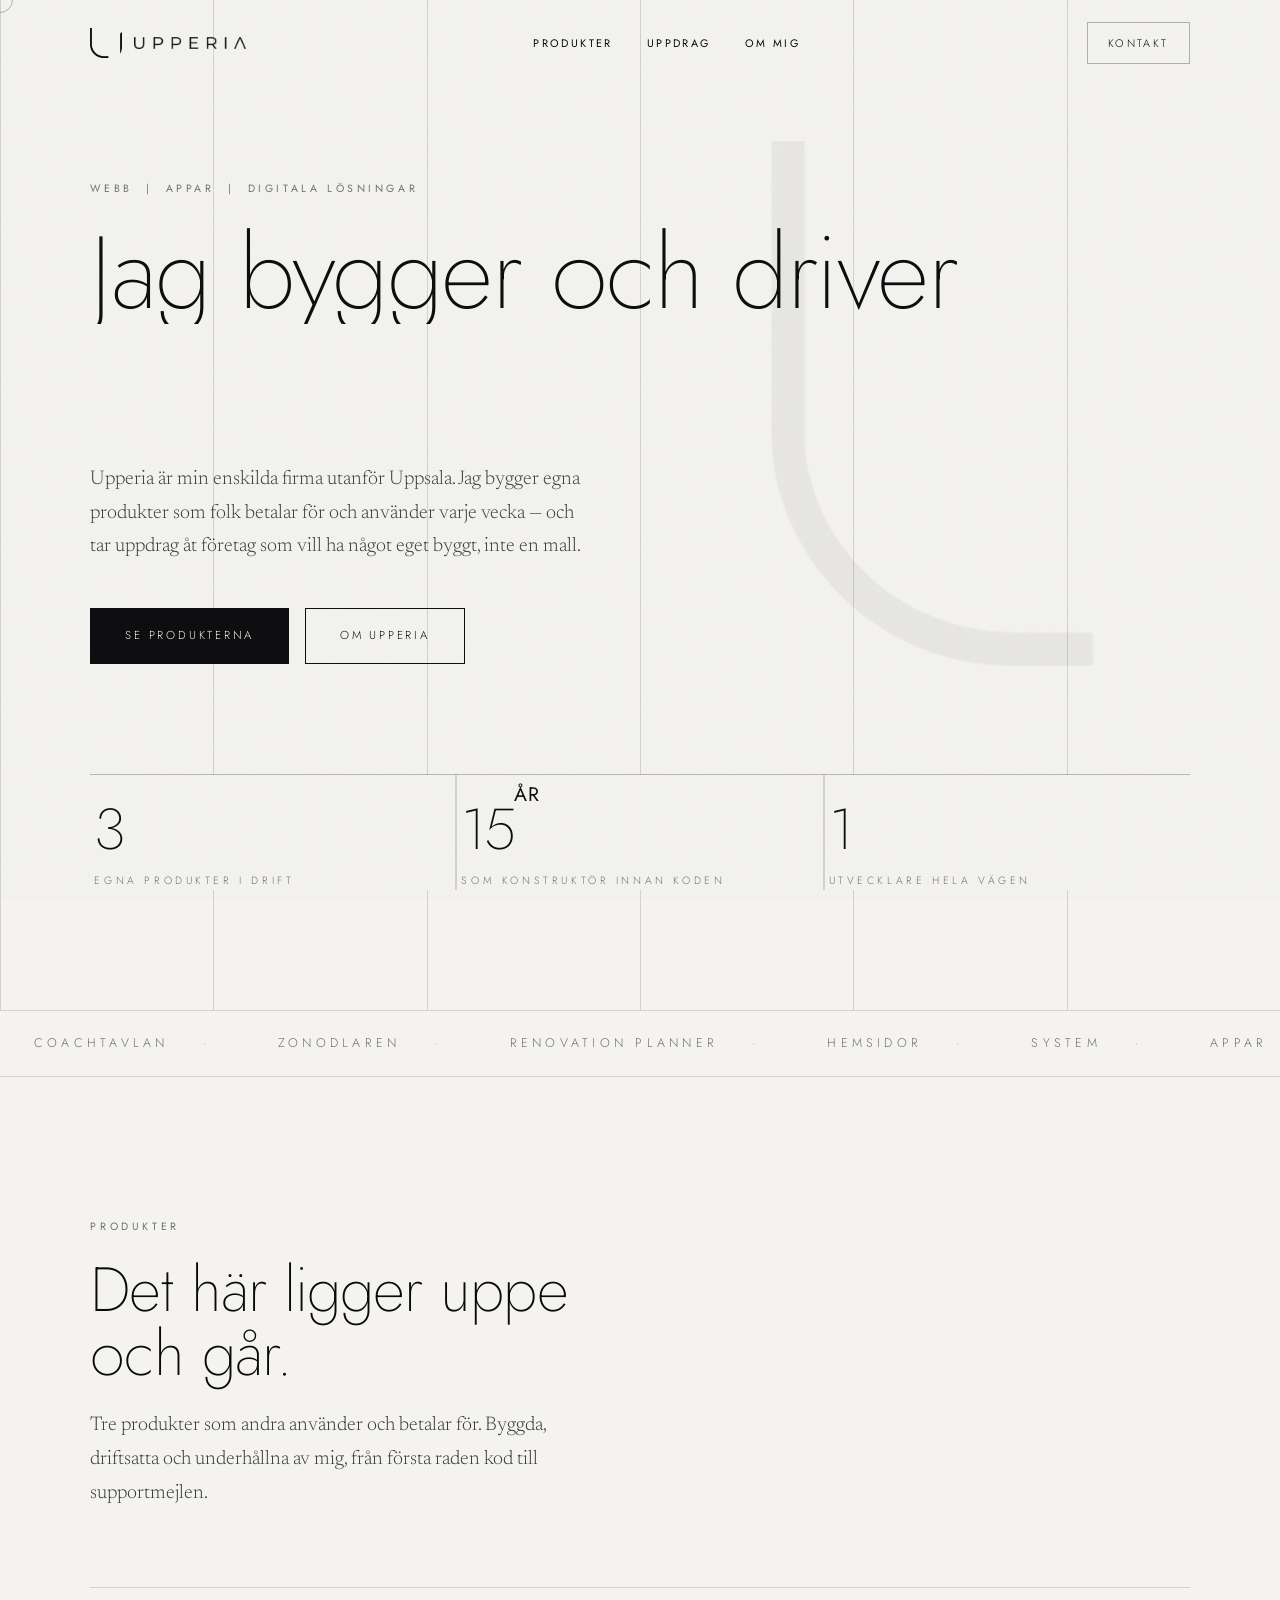
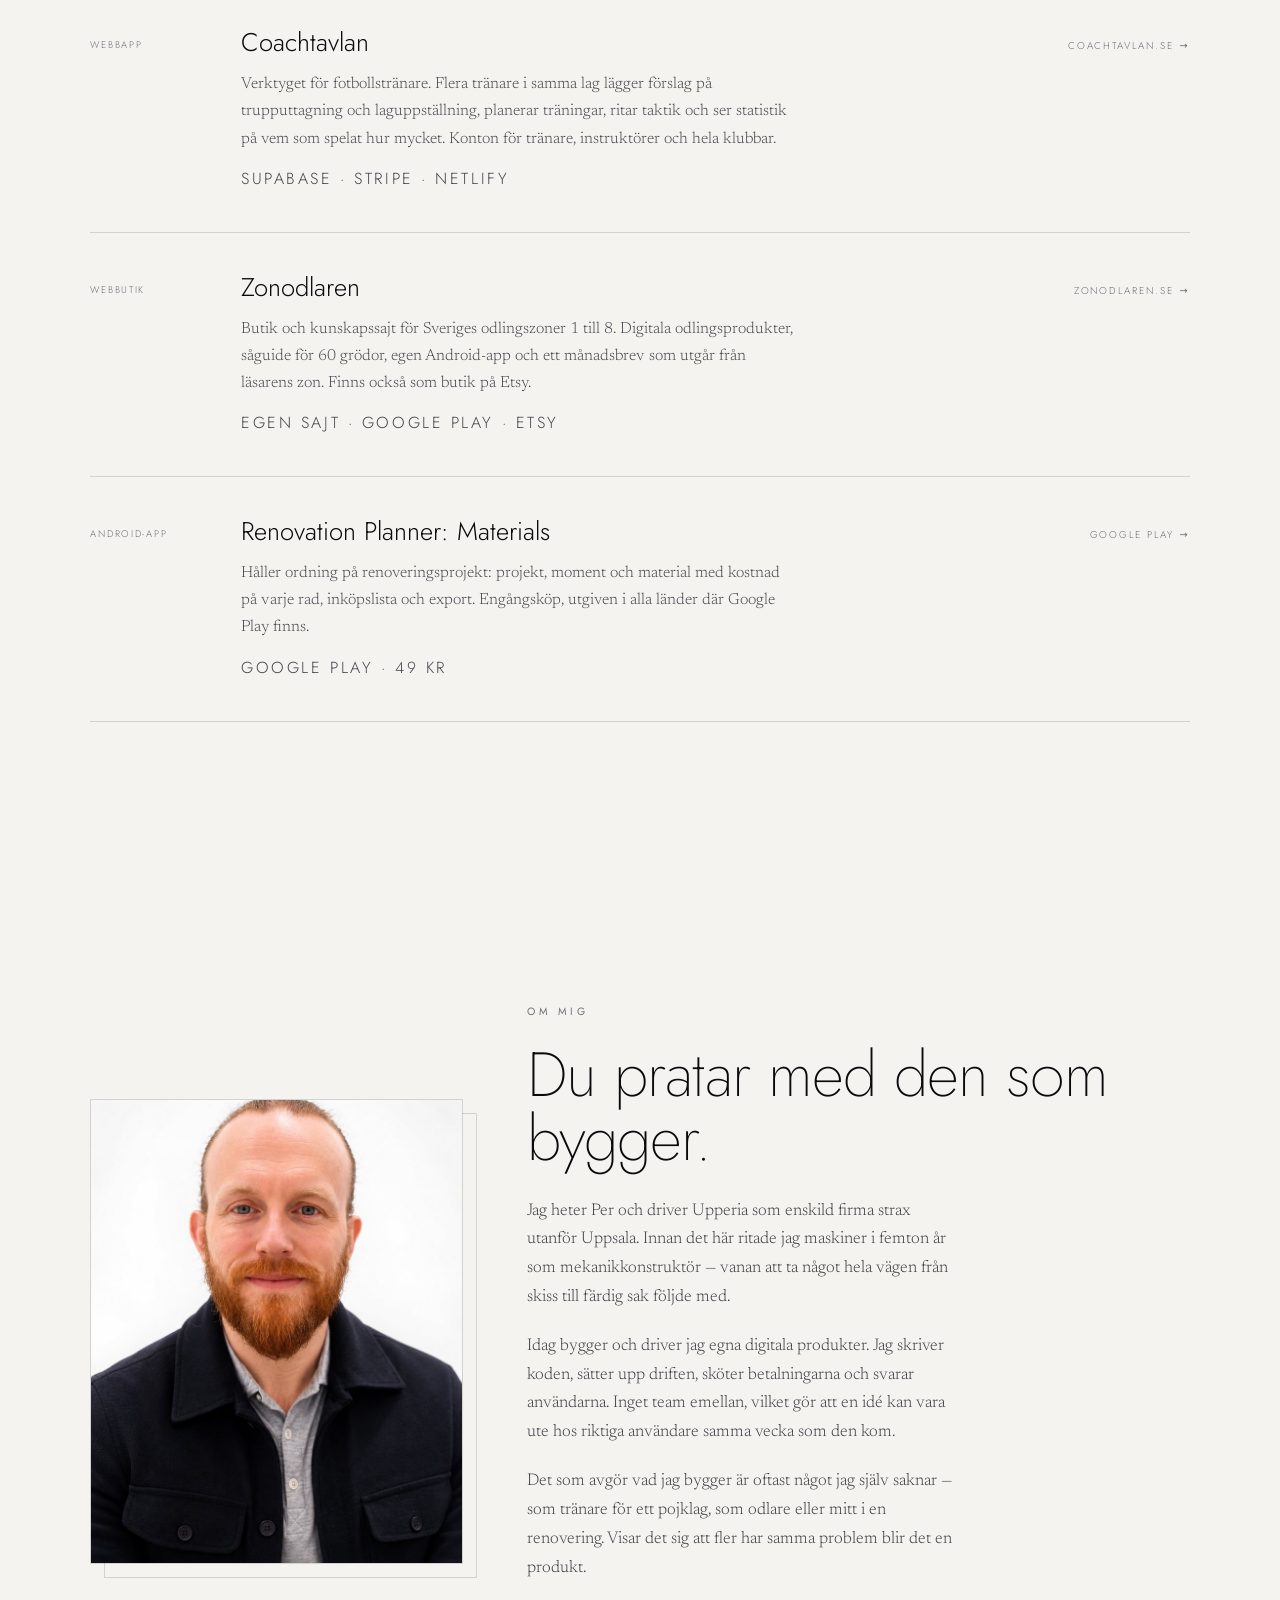
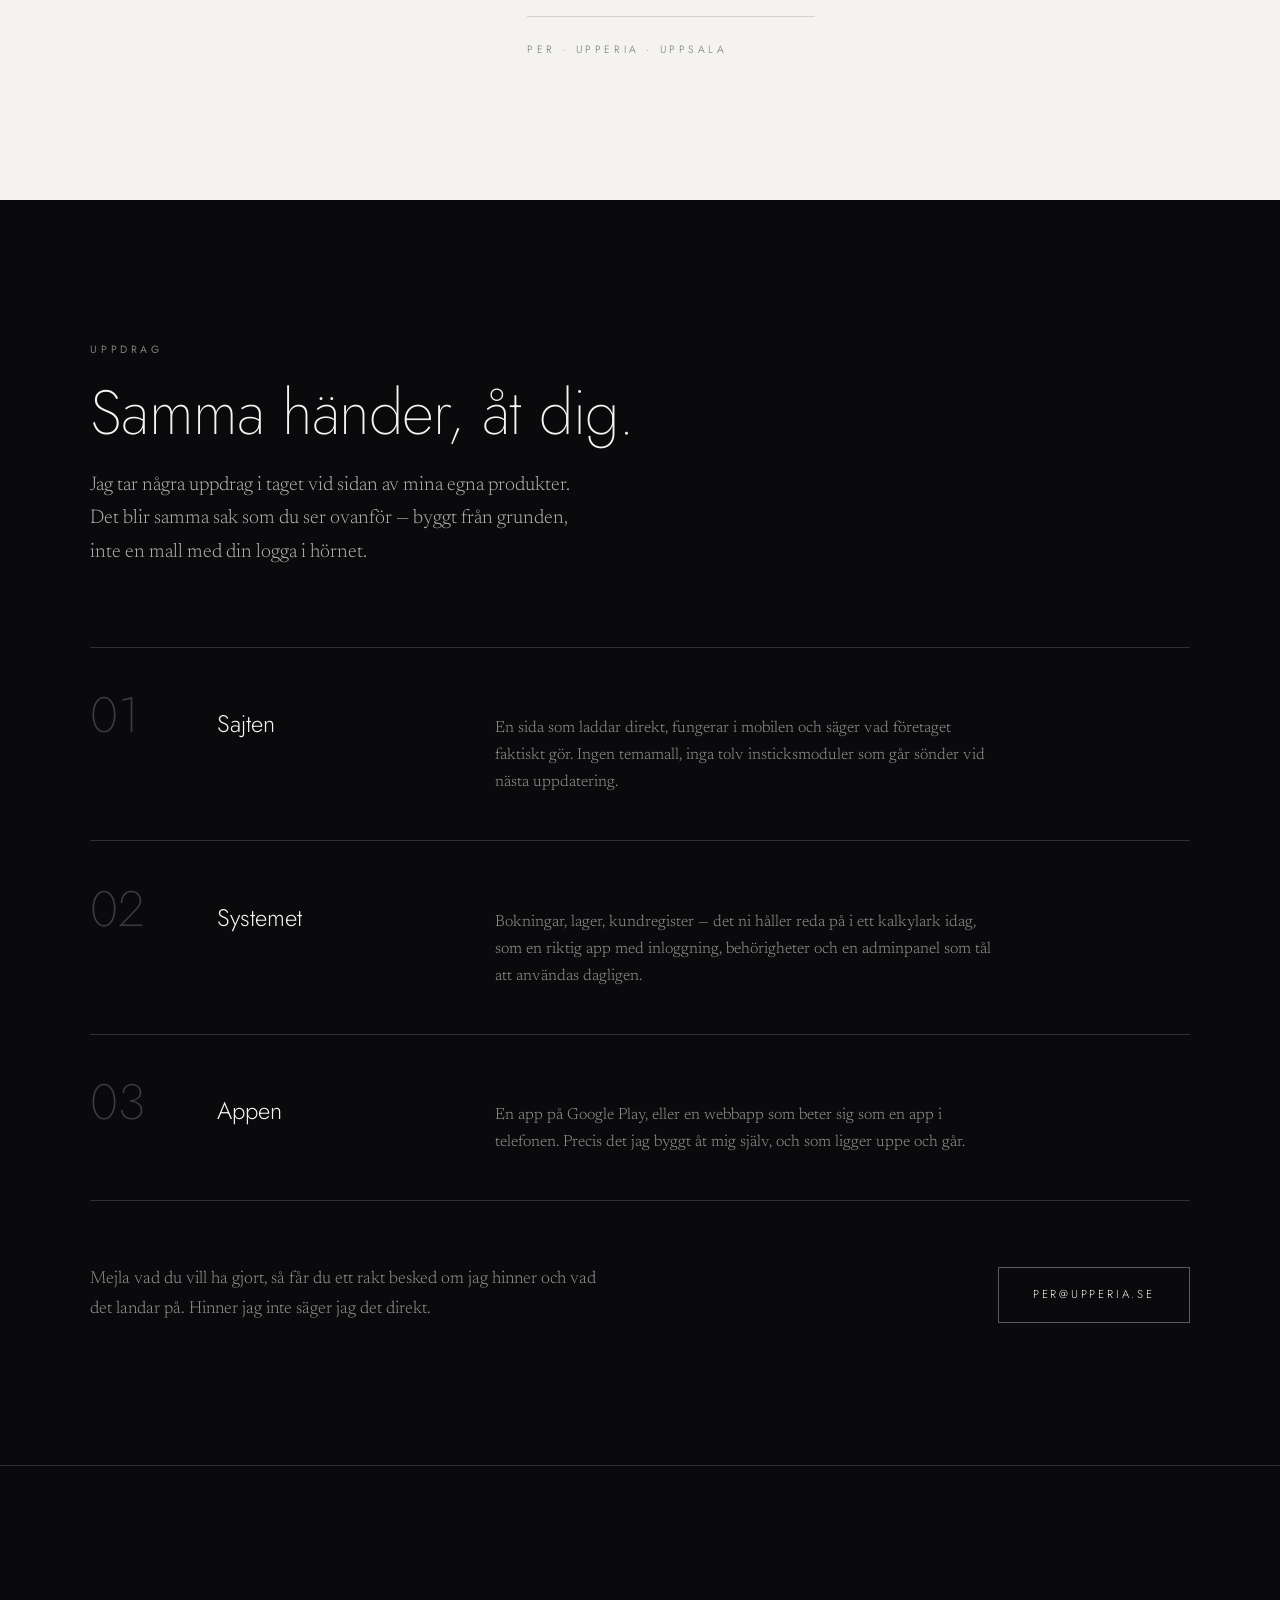
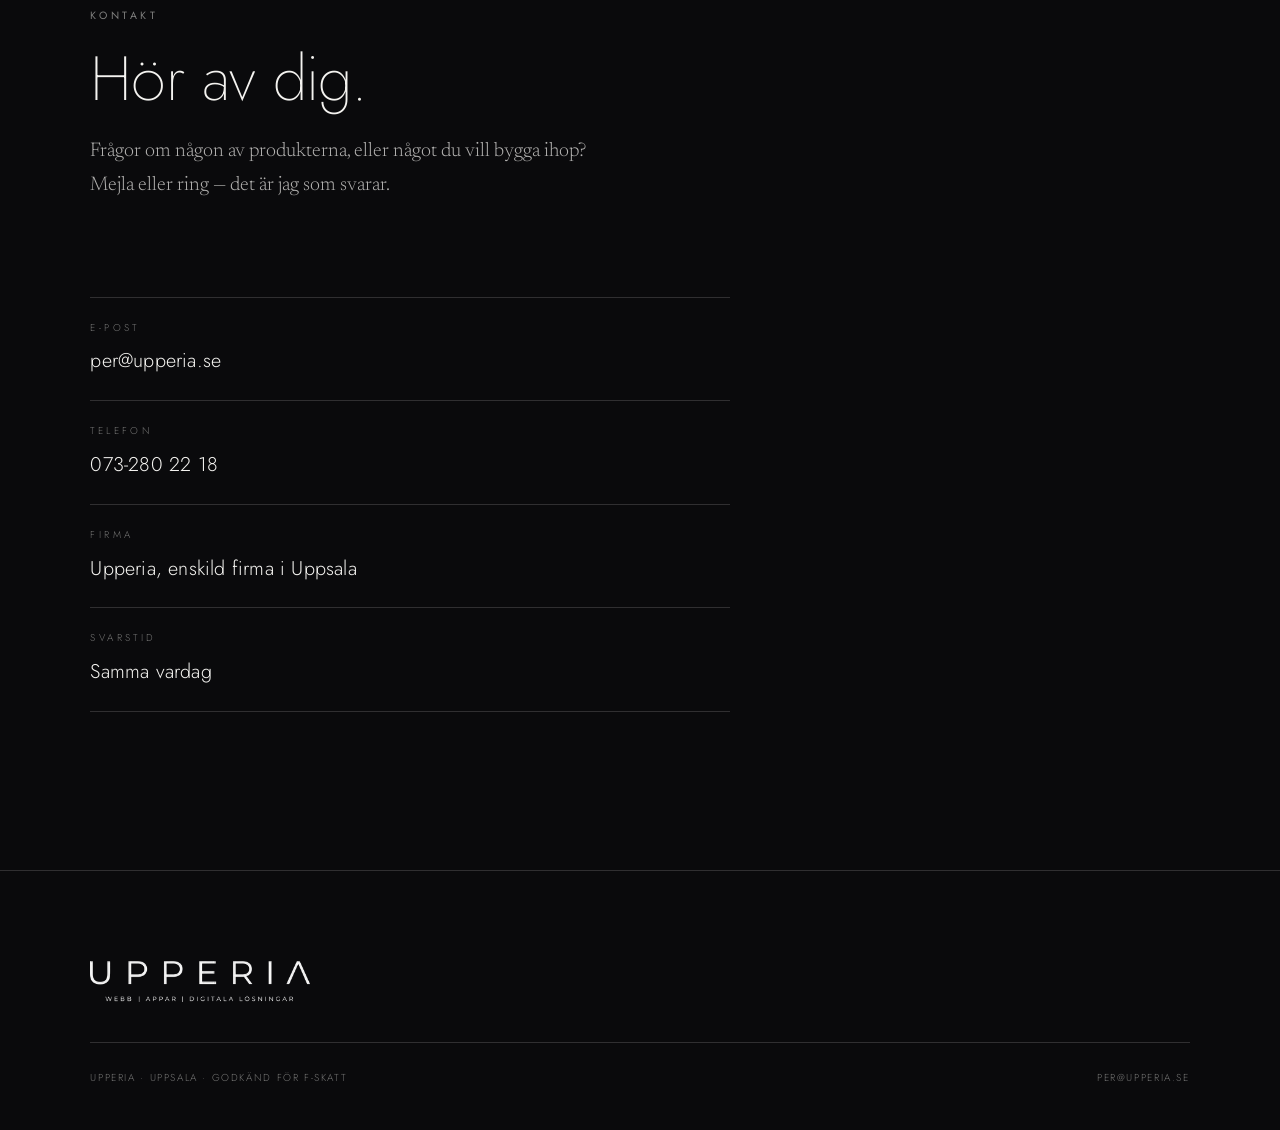
==== commit e19cb9e9: "Kortar produktlistan till tre och bygger om Uppdrag Tar bort answer-to-question, Essay Zoo, MindUnlo" ====
--- a/index.html
+++ b/index.html
@@ -4,14 +4,14 @@
 <meta charset="utf-8">
 <meta name="viewport" content="width=device-width, initial-scale=1">
 <title>Upperia — egna appar, sajter och digitala produkter</title>
-<meta name="description" content="Upperia är Per Håkanssons enskilda firma utanför Uppsala. Här byggs och drivs egna digitala produkter: Coachtavlan, Zonodlaren, appar på Google Play och automatiserade innehållssajter.">
+<meta name="description" content="Upperia är Per Håkanssons enskilda firma utanför Uppsala. Egna produkter i drift — Coachtavlan, Zonodlaren och appar på Google Play — och uppdrag åt företag som vill ha något eget byggt.">
 <link rel="canonical" href="https://upperia.se/">
 
 <meta property="og:type" content="website">
 <meta property="og:locale" content="sv_SE">
 <meta property="og:site_name" content="Upperia">
 <meta property="og:title" content="Upperia — egna appar, sajter och digitala produkter">
-<meta property="og:description" content="Egna digitala produkter byggda och drivna i egen regi — Coachtavlan, Zonodlaren, appar och innehållssajter.">
+<meta property="og:description" content="Egna produkter i drift, och uppdrag åt företag som vill ha något eget byggt.">
 <meta property="og:url" content="https://upperia.se/">
 <meta property="og:image" content="https://upperia.se/upperia-logo.png">
 <meta name="theme-color" content="#F4F3F0">
@@ -355,14 +355,32 @@
   .pitem-go{padding-top:16px}
 }
 
-/* uppdrag — nedtonad rad */
-.gig{
-  border:1px solid var(--hair);padding:clamp(26px,3.4vw,46px);
-  display:grid;grid-template-columns:minmax(0,1fr) minmax(0,1fr);gap:clamp(24px,4vw,64px);align-items:center;
-}
-.gig p{margin:0;color:#44454C}
-.gig p + p{margin-top:14px}
-@media(max-width:760px){.gig{grid-template-columns:1fr}}
+/* uppdrag — numrerad typografisk rad */
+.craft{margin-top:clamp(48px,6vw,84px);border-top:1px solid var(--hair-inv)}
+.craft-row{
+  display:grid;grid-template-columns:minmax(0,5.5rem) minmax(0,15rem) minmax(0,1fr);
+  gap:clamp(16px,3vw,56px);align-items:baseline;
+  padding:clamp(28px,3.4vw,44px) 0;border-bottom:1px solid var(--hair-inv);
+}
+.craft-num{
+  font-family:var(--display);font-weight:200;font-size:clamp(2rem,4vw,3.1rem);
+  line-height:1;color:rgba(244,243,240,.22);letter-spacing:-.01em;
+}
+.craft-name{
+  font-family:var(--display);font-weight:300;font-size:clamp(1.2rem,2.2vw,1.5rem);
+  color:var(--pearl);margin:0;
+}
+.craft-row p{margin:0;color:rgba(244,243,240,.6);font-size:1rem;max-width:56ch}
+.craft-foot{
+  margin-top:clamp(40px,5vw,64px);display:flex;flex-wrap:wrap;gap:clamp(20px,3vw,48px);
+  align-items:center;justify-content:space-between;
+}
+.craft-foot p{margin:0;color:rgba(244,243,240,.6);max-width:52ch}
+#uppdrag + #kontakt{border-top:1px solid var(--hair-inv)}
+@media(max-width:780px){
+  .craft-row{grid-template-columns:minmax(0,3.4rem) minmax(0,1fr);row-gap:10px}
+  .craft-row p{grid-column:2}
+}
 .case{
   border:1px solid var(--hair-inv);padding:clamp(26px,3.2vw,42px);position:relative;overflow:hidden;
   transition:border-color .5s ease,background .5s ease;transform-style:preserve-3d;will-change:transform;
@@ -481,9 +499,8 @@
     </a>
     <nav class="nav-links">
       <a href="#produkter">Produkter</a>
-      <a href="#bygge">Under bygge</a>
+      <a href="#uppdrag">Uppdrag</a>
       <a href="#om">Om mig</a>
-      <a href="#uppdrag">Uppdrag</a>
     </nav>
     <a class="nav-cta" href="#kontakt">Kontakt</a>
   </div>
@@ -499,7 +516,7 @@
     <div class="wrap hero-in">
       <span class="label">Webb &nbsp;|&nbsp; Appar &nbsp;|&nbsp; Digitala lösningar</span>
       <h1 data-split>Jag bygger och driver mina egna produkter.</h1>
-      <p class="lead">Upperia är min enskilda firma utanför Uppsala. Här byggs appar, butiker och innehållssajter som går att använda på riktigt — hela vägen från första raden kod till drift, betalningar och support.</p>
+      <p class="lead">Upperia är min enskilda firma utanför Uppsala. Jag bygger egna produkter som folk betalar för och använder varje vecka — och tar uppdrag åt företag som vill ha något eget byggt, inte en mall.</p>
 
       <div class="hero-actions">
         <a class="btn btn-fill" href="#produkter" data-magnet><span>Se produkterna</span></a>
@@ -508,12 +525,12 @@
 
       <div class="figures">
         <div class="fig rv">
-          <div class="n"><span data-count="7">7</span></div>
+          <div class="n"><span data-count="3">3</span></div>
           <div class="t">Egna produkter i drift</div>
         </div>
         <div class="fig rv">
-          <div class="n"><span data-count="4">4</span></div>
-          <div class="t">Under bygge just nu</div>
+          <div class="n"><span data-count="15">15</span><sup>ÅR</sup></div>
+          <div class="t">Som konstruktör innan koden</div>
         </div>
         <div class="fig rv">
           <div class="n"><span data-count="1">1</span></div>
@@ -526,8 +543,8 @@
   <!-- ============ LÖPANDE BAND ============ -->
   <div class="band" aria-hidden="true">
     <div class="band-track">
-      <span>Coachtavlan</span><span>Zonodlaren</span><span>Renovation Planner</span><span>Essay Zoo</span><span>answer-to-question</span><span>MindUnlocked</span>
-      <span>Coachtavlan</span><span>Zonodlaren</span><span>Renovation Planner</span><span>Essay Zoo</span><span>answer-to-question</span><span>MindUnlocked</span>
+      <span>Coachtavlan</span><span>Zonodlaren</span><span>Renovation Planner</span><span>Hemsidor</span><span>System</span><span>Appar</span>
+      <span>Coachtavlan</span><span>Zonodlaren</span><span>Renovation Planner</span><span>Hemsidor</span><span>System</span><span>Appar</span>
     </div>
   </div>
 
@@ -537,7 +554,7 @@
       <div class="head rv">
         <span class="label">Produkter</span>
         <h2>Det här ligger uppe och går.</h2>
-        <p class="lead">Sju egna produkter i drift — appar, butiker och sajter som andra använder och betalar för. Allt byggt, driftsatt och underhållet av mig.</p>
+        <p class="lead">Tre produkter som andra använder och betalar för. Byggda, driftsatta och underhållna av mig, från första raden kod till supportmejlen.</p>
       </div>
 
       <div class="plist">
@@ -561,16 +578,6 @@
           <span class="pitem-go">zonodlaren.se <span aria-hidden="true">&#8594;</span></span>
         </a>
 
-        <a class="pitem rv" href="https://answer-to-question.com" target="_blank" rel="noopener">
-          <span class="pitem-kind">Innehållssajt</span>
-          <div class="pitem-body">
-            <h3 class="pitem-name">answer-to-question.com</h3>
-            <p>Serverrenderad från en databas. En ny artikel skrivs och publiceras automatiskt varje dag, och materialet sprids vidare till Pinterest utan att jag rör det.</p>
-            <p class="pitem-meta">Supabase · Netlify · Claude API</p>
-          </div>
-          <span class="pitem-go">answer-to-question.com <span aria-hidden="true">&#8594;</span></span>
-        </a>
-
         <a class="pitem rv" href="https://play.google.com/store/apps/details?id=se.upperia.renovering" target="_blank" rel="noopener">
           <span class="pitem-kind">Android-app</span>
           <div class="pitem-body">
@@ -580,106 +587,6 @@
           </div>
           <span class="pitem-go">Google Play <span aria-hidden="true">&#8594;</span></span>
         </a>
-
-        <div class="pitem rv">
-          <span class="pitem-kind">YouTube</span>
-          <div class="pitem-body">
-            <h3 class="pitem-name">Essay Zoo</h3>
-            <p>Djurklipp där en AI-röst läser påhittade, lite virriga skoluppsatser om djuret. Tre nya klipp om dagen, producerade och schemalagda helt automatiskt.</p>
-            <p class="pitem-meta">Engelskspråkig · automatiserad produktion</p>
-          </div>
-          <span class="pitem-go">I drift</span>
-        </div>
-
-        <div class="pitem rv">
-          <span class="pitem-kind">YouTube</span>
-          <div class="pitem-body">
-            <h3 class="pitem-name">MindUnlocked</h3>
-            <p>Kanal om psykologi och mindset. Hela kedjan är automatiserad — manus, röst, klippning, musik och schemalagd publicering — och styrs om efter vad statistiken säger fungerar.</p>
-            <p class="pitem-meta">Engelskspråkig · automatiserad produktion</p>
-          </div>
-          <span class="pitem-go">I drift</span>
-        </div>
-
-        <div class="pitem rv">
-          <span class="pitem-kind">Mallar</span>
-          <div class="pitem-body">
-            <h3 class="pitem-name">Smartbudget Sverige</h3>
-            <p>Fem svenska budgetmallar i Excel — månadsbudget, familjebudget, sparmål, skuldfri och abonnemang — som säljs som nedladdning på Etsy.</p>
-            <p class="pitem-meta">Etsy · nedladdning</p>
-          </div>
-          <span class="pitem-go">I drift</span>
-        </div>
-      </div>
-    </div>
-  </section>
-
-  <!-- ============ UNDER BYGGE (MÖRK AKT) ============ -->
-  <section id="bygge" class="dark">
-    <img class="watermark-dark" src="[data-uri]" alt="" aria-hidden="true">
-    <div class="wrap">
-      <div class="head rv">
-        <span class="label">Under bygge</span>
-        <h2>Nästa omgång.</h2>
-        <p class="lead">Fyra saker som håller på att bli något. De börjar alltid som ett problem jag själv har, och släpps vidare först när de löser det ordentligt.</p>
-      </div>
-
-      <div class="live rv">
-        <div class="live-card">
-          <span class="live-kind">App</span>
-          <span class="live-name">Skafferiet</span>
-          <p>Håller reda på vad som finns i skafferiet och bygger inköpslistan av sig själv när något börjar ta slut. Matsedel och recept ovanpå, samma data i mobilen och på datorn.</p>
-          <span class="live-go">Under arbete</span>
-        </div>
-
-        <div class="live-card">
-          <span class="live-kind">App</span>
-          <span class="live-name">Chores</span>
-          <p>Hushållssysslor schemalagda per vecka och månad, fördelade mellan dem som bor i hemmet, med statistik så att bördan hålls jämn. Byggs för en internationell marknad.</p>
-          <span class="live-go">Under arbete</span>
-        </div>
-
-        <div class="live-card">
-          <span class="live-kind">App</span>
-          <span class="live-name">Aktiekompassen</span>
-          <p>Koll på den egna aktieportföljen med de nyckeltal jag själv tycker är relevanta, och köp- och säljgränser jag sätter själv. Kurser och nyckeltal hämtas automatiskt.</p>
-          <span class="live-go">Under arbete</span>
-        </div>
-
-        <div class="live-card">
-          <span class="live-kind">Sajt</span>
-          <span class="live-name">Regelsajten</span>
-          <p>Fiskeregler och fiskekort samlade per sjö och fiskevårdsområde, så att man slipper leta på fem ställen innan man kör ut.</p>
-          <span class="live-go">Under arbete</span>
-        </div>
-      </div>
-
-      <div class="work-split" style="margin-top:clamp(56px,7vw,96px)">
-        <div class="rv">
-          <span class="label">Grunden</span>
-          <h3 style="font-size:clamp(1.5rem,3vw,2.1rem);margin-bottom:18px">Samma stack varje gång.</h3>
-          <p class="panel-cap">Supabase för data och inloggning, Netlify för drift, Stripe för betalningar och Google Play för apparna. Att allt står på samma grund gör att nästa bygge kan återanvända förra bygget i stället för att börja om.</p>
-          <p class="panel-cap" style="margin-top:18px">Och så mycket som möjligt automatiseras bort — artiklar, inlägg och videor publiceras av sig själva, så att tiden går till att bygga nästa sak i stället för att sköta den förra.</p>
-        </div>
-
-        <div class="rv">
-          <div class="panel" aria-hidden="true">
-            <div class="panel-top"><strong>Drift</strong><em>Just nu</em></div>
-            <div class="prow">
-              <div><div class="prow-n">Coachtavlan</div><div class="prow-m">Betalningar öppna</div></div>
-              <div class="tag is-sold" data-tag>Live</div>
-            </div>
-            <div class="prow">
-              <div><div class="prow-n">Zonodlaren</div><div class="prow-m">Sajt, app och Etsy</div></div>
-              <div class="tag is-sold" data-tag>Live</div>
-            </div>
-            <div class="prow">
-              <div><div class="prow-n">answer-to-question</div><div class="prow-m">Ny artikel varje dag</div></div>
-              <div class="tag is-res" data-tag>Automatisk</div>
-            </div>
-            <div class="panel-foot"><span class="pulse"></span><span>Allt på egen drift</span></div>
-          </div>
-        </div>
       </div>
     </div>
   </section>
@@ -704,21 +611,39 @@
   </section>
 
   <!-- ============ UPPDRAG ============ -->
-  <section id="uppdrag">
+  <section id="uppdrag" class="dark">
     <div class="wrap">
       <div class="head rv">
         <span class="label">Uppdrag</span>
-        <h2>Tar jag externa jobb?</h2>
-      </div>
-      <div class="gig rv">
-        <div>
-          <p>Ibland. Jag har pausat att bygga hemsidor åt företag för att hinna med mina egna produkter, så jag söker inga nya uppdrag just nu.</p>
-          <p>Hör ändå av dig om du har något som passar — helst ett system eller en app där bygget liknar det jag redan håller på med. Jag svarar rakt ut om jag inte hinner.</p>
+        <h2>Samma händer, åt dig.</h2>
+        <p class="lead">Jag tar några uppdrag i taget vid sidan av mina egna produkter. Det blir samma sak som du ser ovanför — byggt från grunden, inte en mall med din logga i hörnet.</p>
+      </div>
+
+      <div class="craft rv">
+
+        <div class="craft-row">
+          <span class="craft-num">01</span>
+          <h3 class="craft-name">Sajten</h3>
+          <p>En sida som laddar direkt, fungerar i mobilen och säger vad företaget faktiskt gör. Ingen temamall, inga tolv insticksmoduler som går sönder vid nästa uppdatering.</p>
         </div>
-        <div>
-          <p class="panel-cap" style="color:#44454C;margin:0">Vill du se vad en adminpanel kan vara, finns en demo att klicka runt i.</p>
-          <p style="margin-top:18px"><a class="btn" href="demo.html" data-magnet><span>Prova demon</span></a></p>
+
+        <div class="craft-row">
+          <span class="craft-num">02</span>
+          <h3 class="craft-name">Systemet</h3>
+          <p>Bokningar, lager, kundregister — det ni håller reda på i ett kalkylark idag, som en riktig app med inloggning, behörigheter och en adminpanel som tål att användas dagligen.</p>
         </div>
+
+        <div class="craft-row">
+          <span class="craft-num">03</span>
+          <h3 class="craft-name">Appen</h3>
+          <p>En app på Google Play, eller en webbapp som beter sig som en app i telefonen. Precis det jag byggt åt mig själv, och som ligger uppe och går.</p>
+        </div>
+
+      </div>
+
+      <div class="craft-foot rv">
+        <p>Mejla vad du vill ha gjort, så får du ett rakt besked om jag hinner och vad det landar på. Hinner jag inte säger jag det direkt.</p>
+        <a class="btn" href="mailto:per@upperia.se" data-magnet><span>per@upperia.se</span></a>
       </div>
     </div>
   </section>
@@ -939,7 +864,6 @@
   "owns": [
     { "@type": "SoftwareApplication", "name": "Coachtavlan", "url": "https://coachtavlan.se", "applicationCategory": "SportsApplication" },
     { "@type": "WebSite", "name": "Zonodlaren", "url": "https://zonodlaren.se" },
-    { "@type": "WebSite", "name": "answer-to-question.com", "url": "https://answer-to-question.com" },
     { "@type": "MobileApplication", "name": "Renovation Planner: Materials", "url": "https://play.google.com/store/apps/details?id=se.upperia.renovering", "operatingSystem": "Android" }
   ]
 }
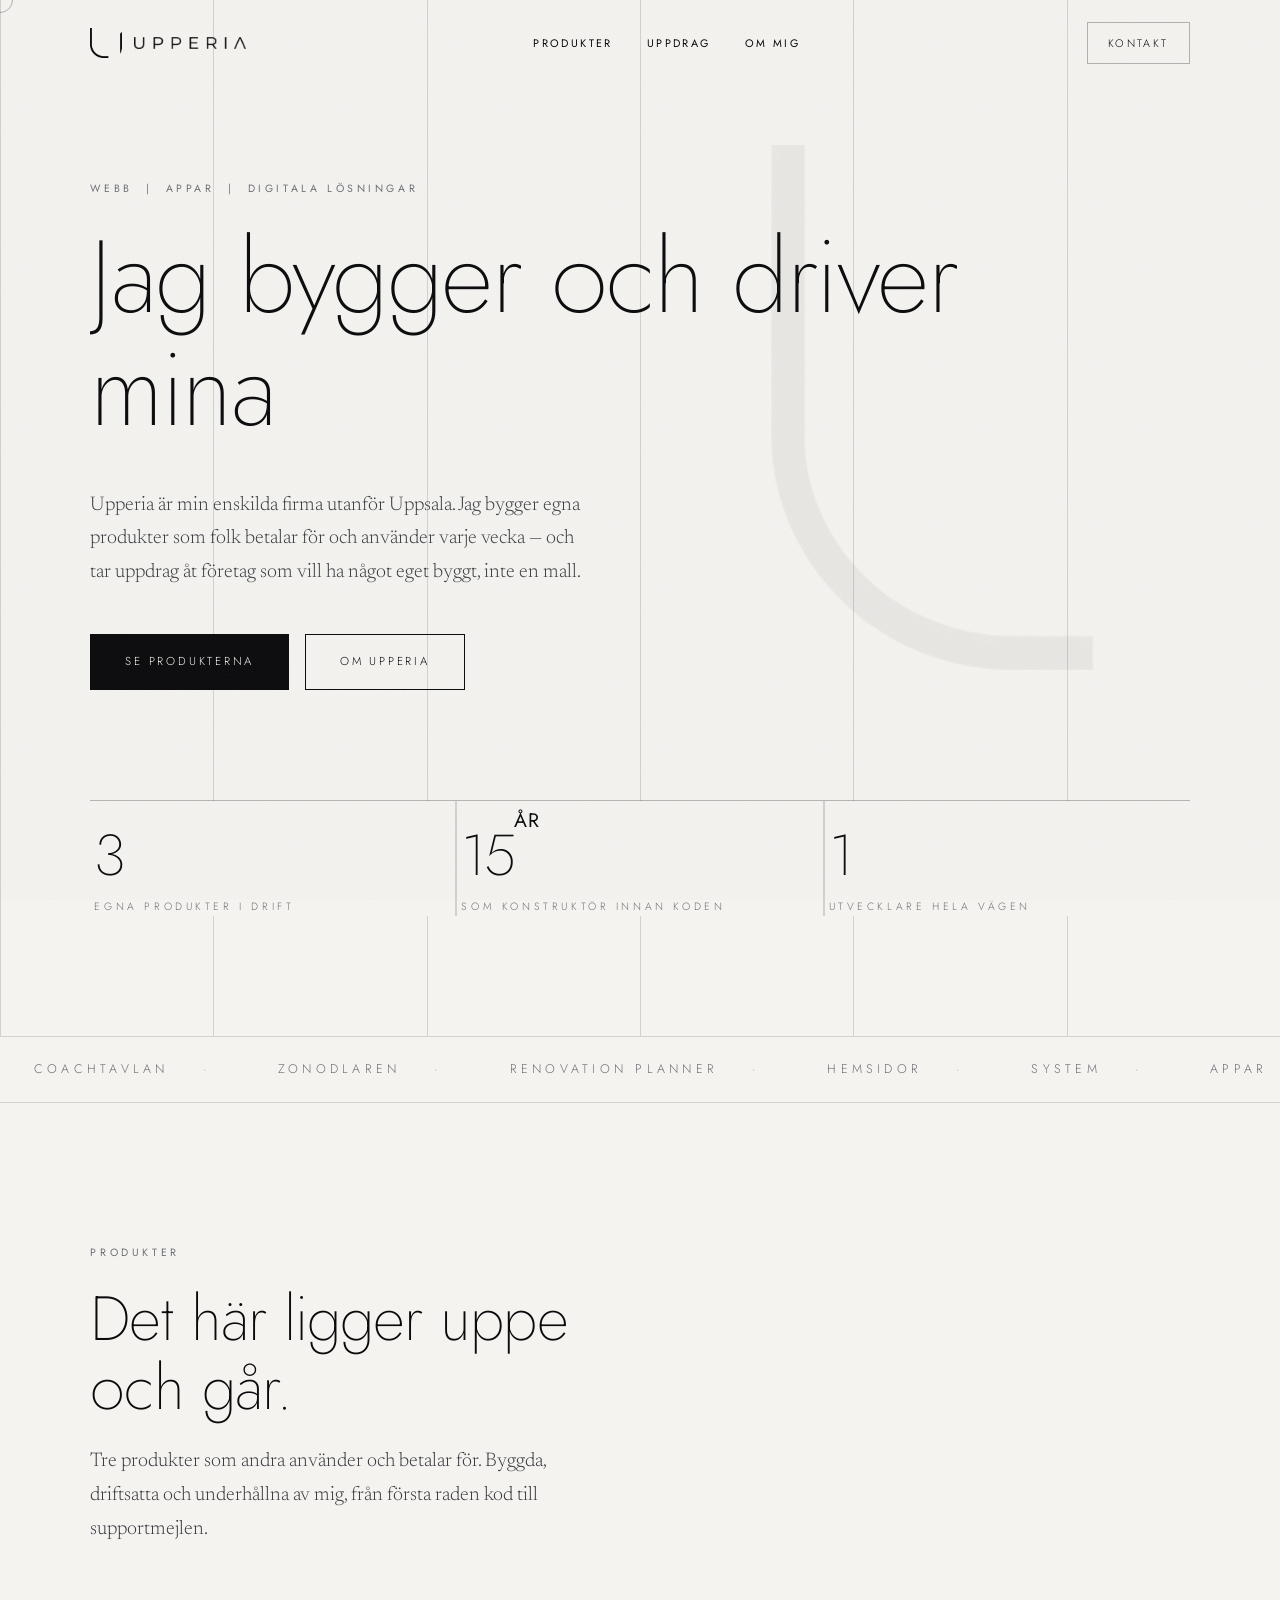
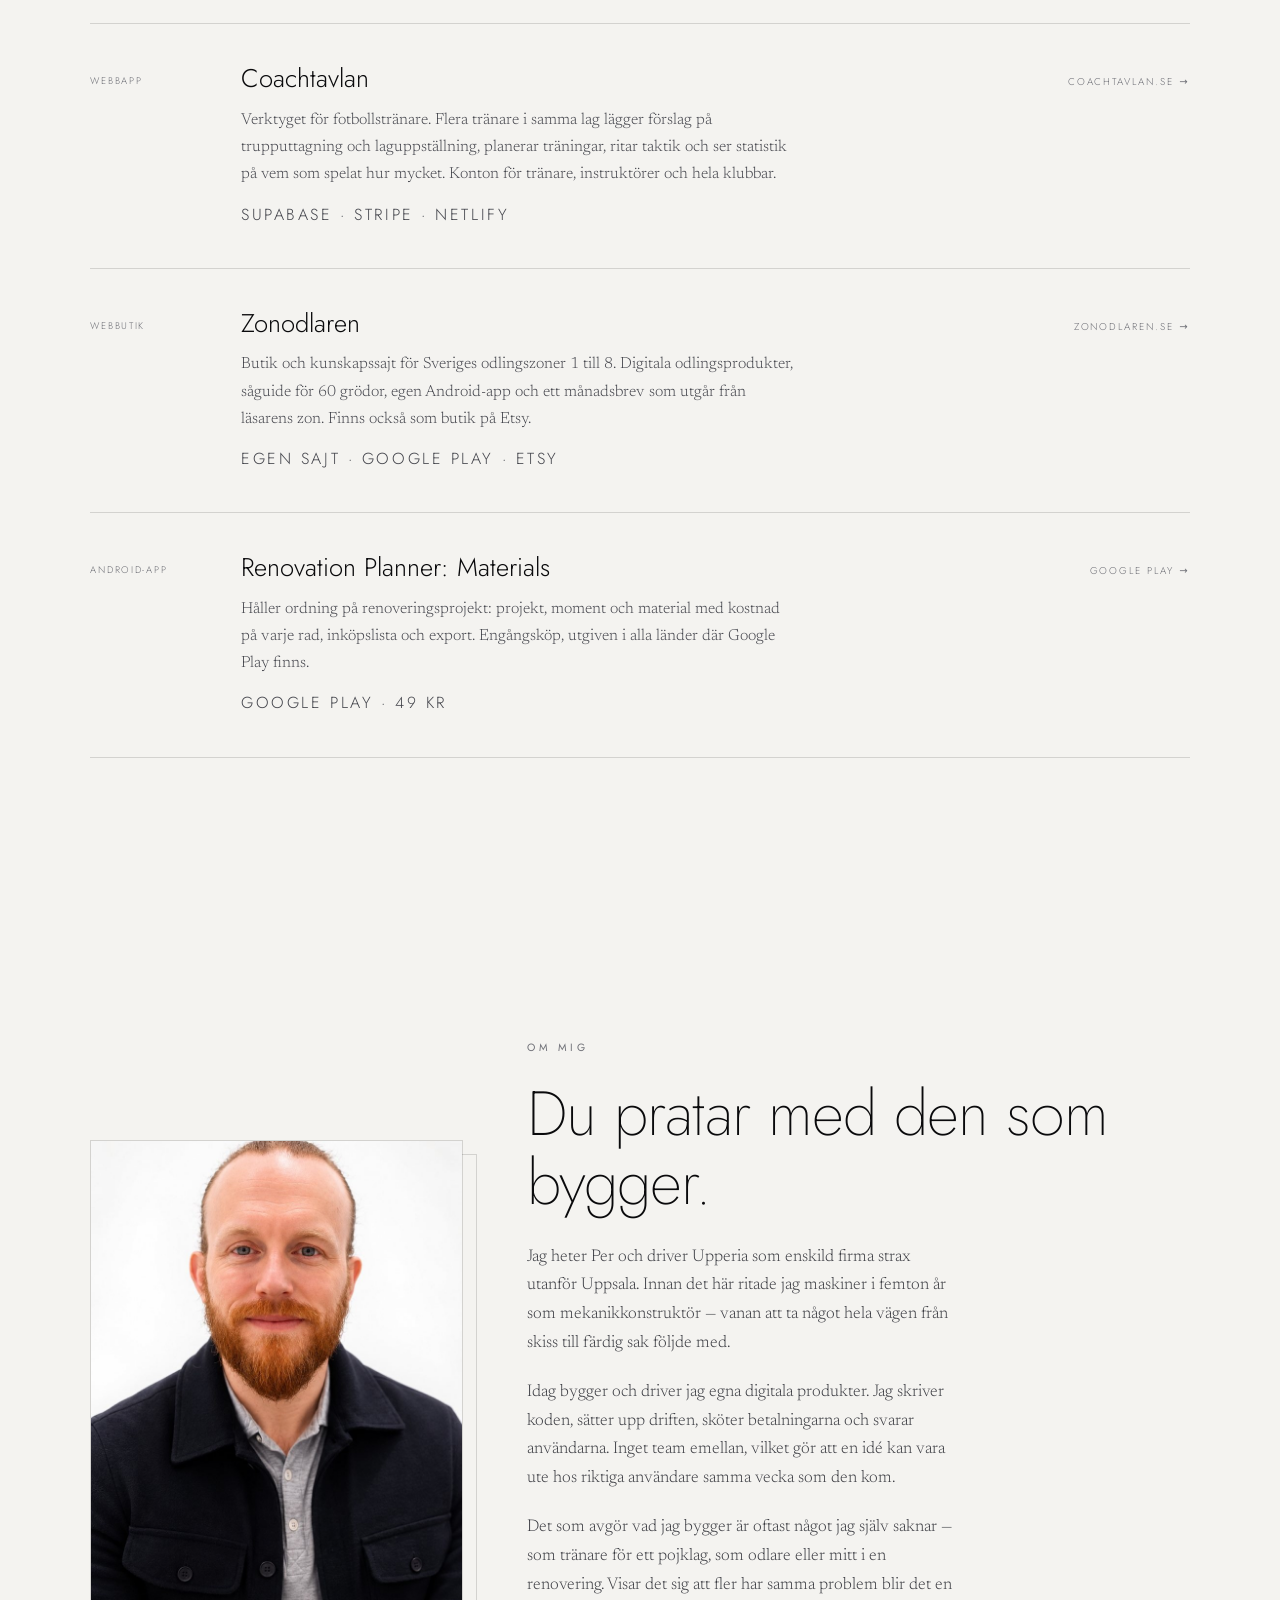
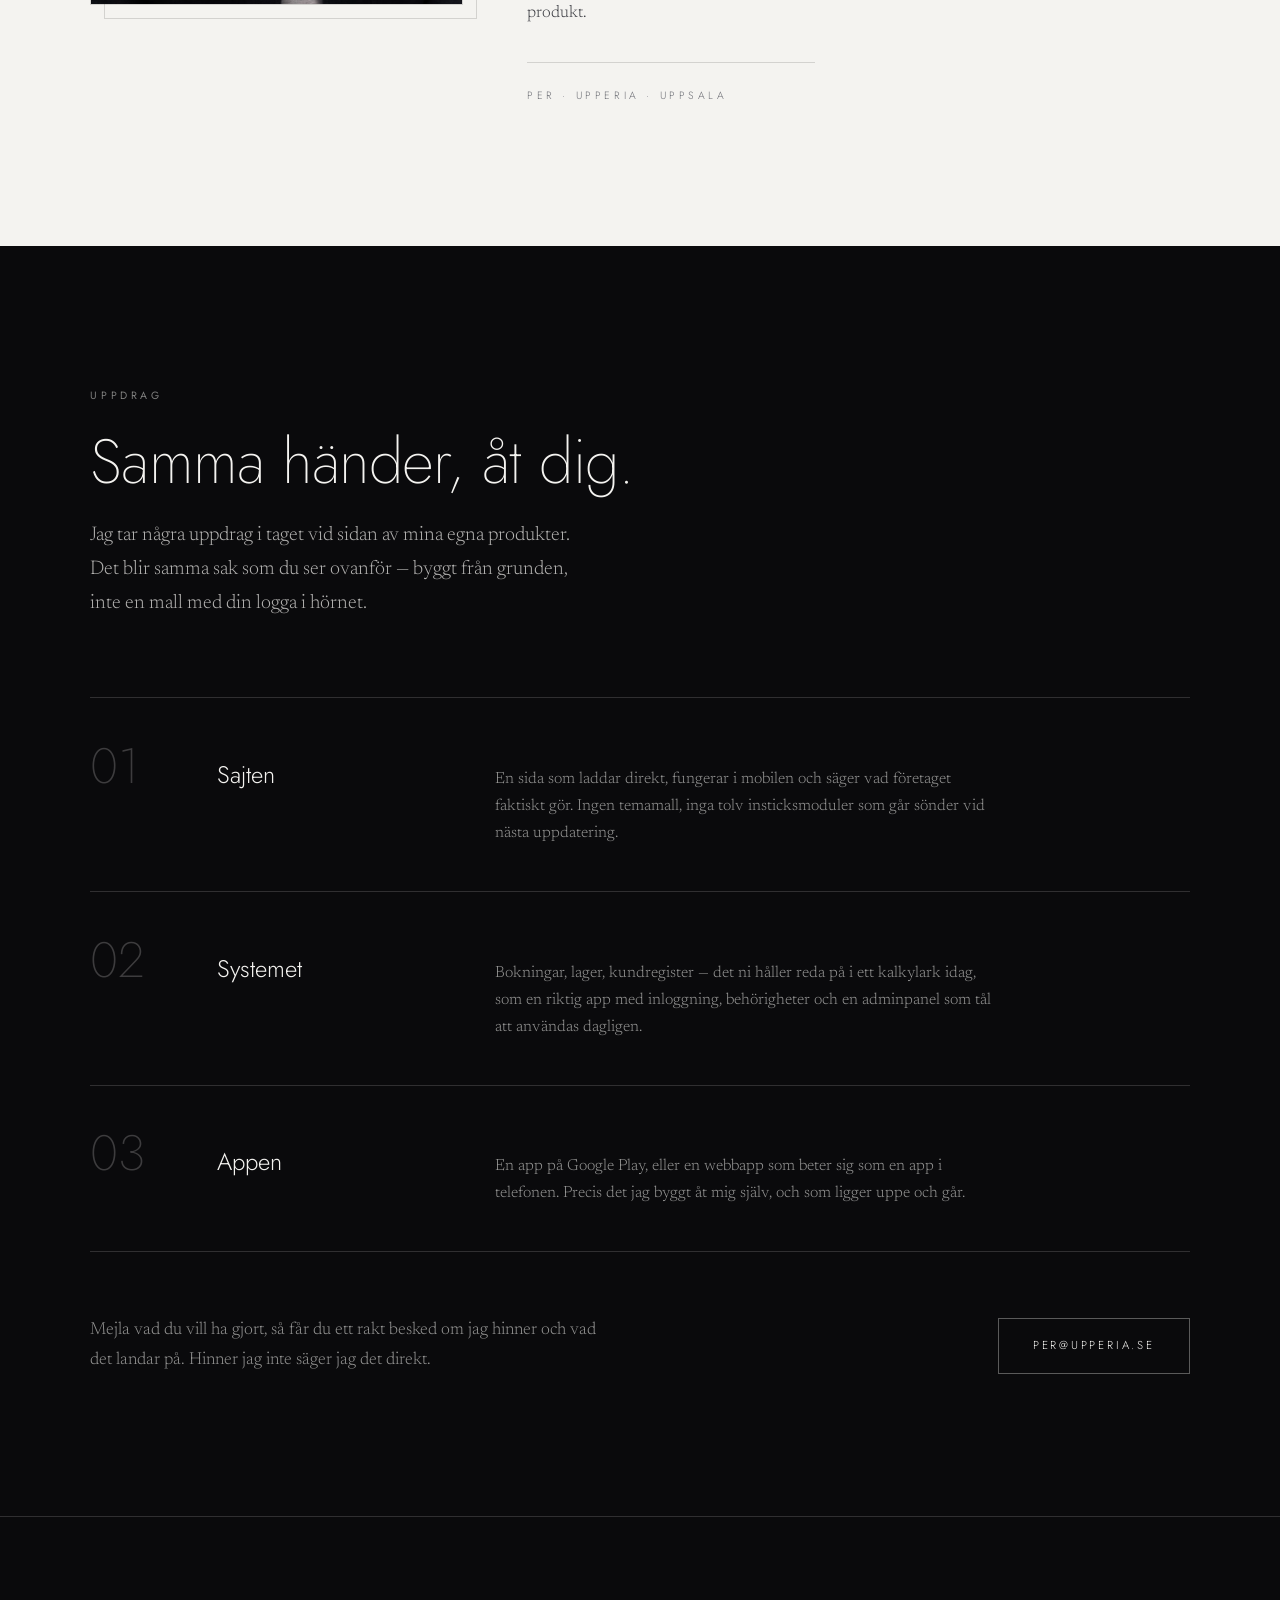
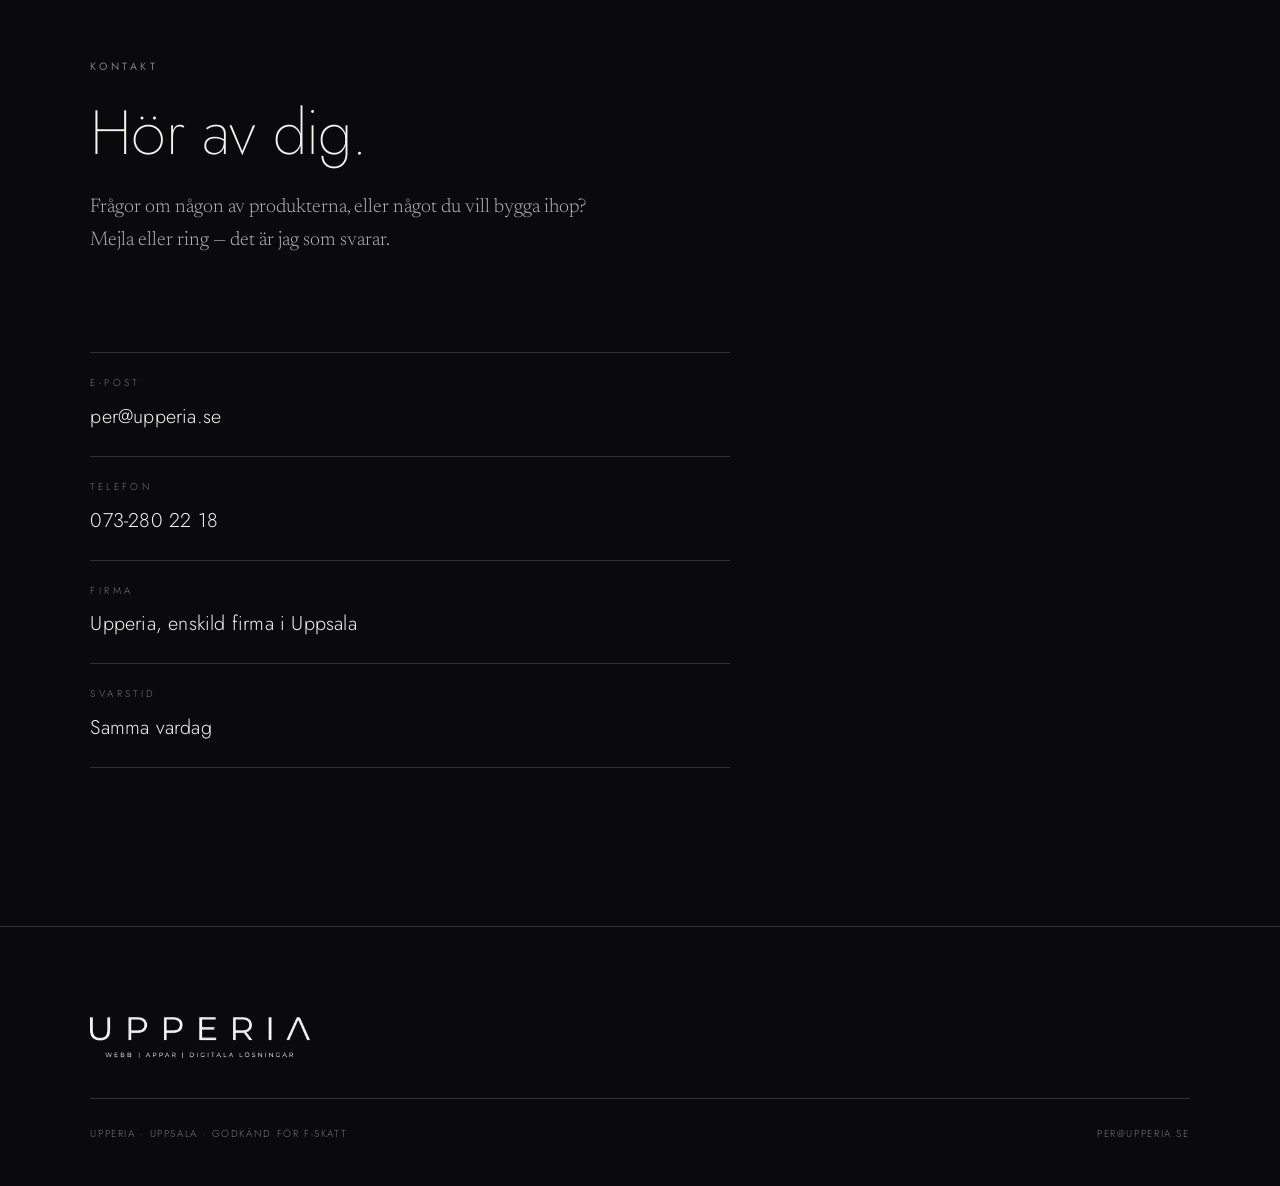
==== commit 5046b943: "Luftigare radavstand i rubrikerna, slutar klippa underhangen Co-Authored-By: Claude Opus 5 <noreply@" ====
--- a/index.html
+++ b/index.html
@@ -72,7 +72,7 @@
 .sr{position:absolute;width:1px;height:1px;overflow:hidden;clip:rect(0 0 0 0);white-space:nowrap}
 
 /* ---------- typografi ---------- */
-h1,h2,h3,h4{font-family:var(--display);font-weight:200;letter-spacing:-.015em;line-height:1.02;margin:0}
+h1,h2,h3,h4{font-family:var(--display);font-weight:200;letter-spacing:-.015em;line-height:1.1;margin:0}
 h1{font-size:clamp(2.9rem,9vw,6.4rem)}
 h2{font-size:clamp(2.1rem,5.6vw,3.9rem)}
 h3{font-size:clamp(1.25rem,2.2vw,1.55rem);font-weight:300;letter-spacing:0;line-height:1.2}
@@ -187,8 +187,8 @@
   pointer-events:none;will-change:transform;
 }
 .hero-in{position:relative;z-index:2}
-.hero h1{max-width:15ch;margin-bottom:34px}
-.hero h1 .word{display:inline-block;overflow:hidden;vertical-align:bottom}
+.hero h1{max-width:15ch;margin-bottom:clamp(28px,3.4vw,44px)}
+.hero h1 .word{display:inline-block;overflow:hidden;vertical-align:bottom;padding-bottom:.16em;margin-bottom:-.16em}
 .hero h1 .word i{display:inline-block;font-style:normal;transform:translateY(105%)}
 html:not(.js) .hero h1 .word i{transform:none}
 .hero h1 .word.in i{transform:none;transition:transform 1.05s cubic-bezier(.76,0,.24,1)}
